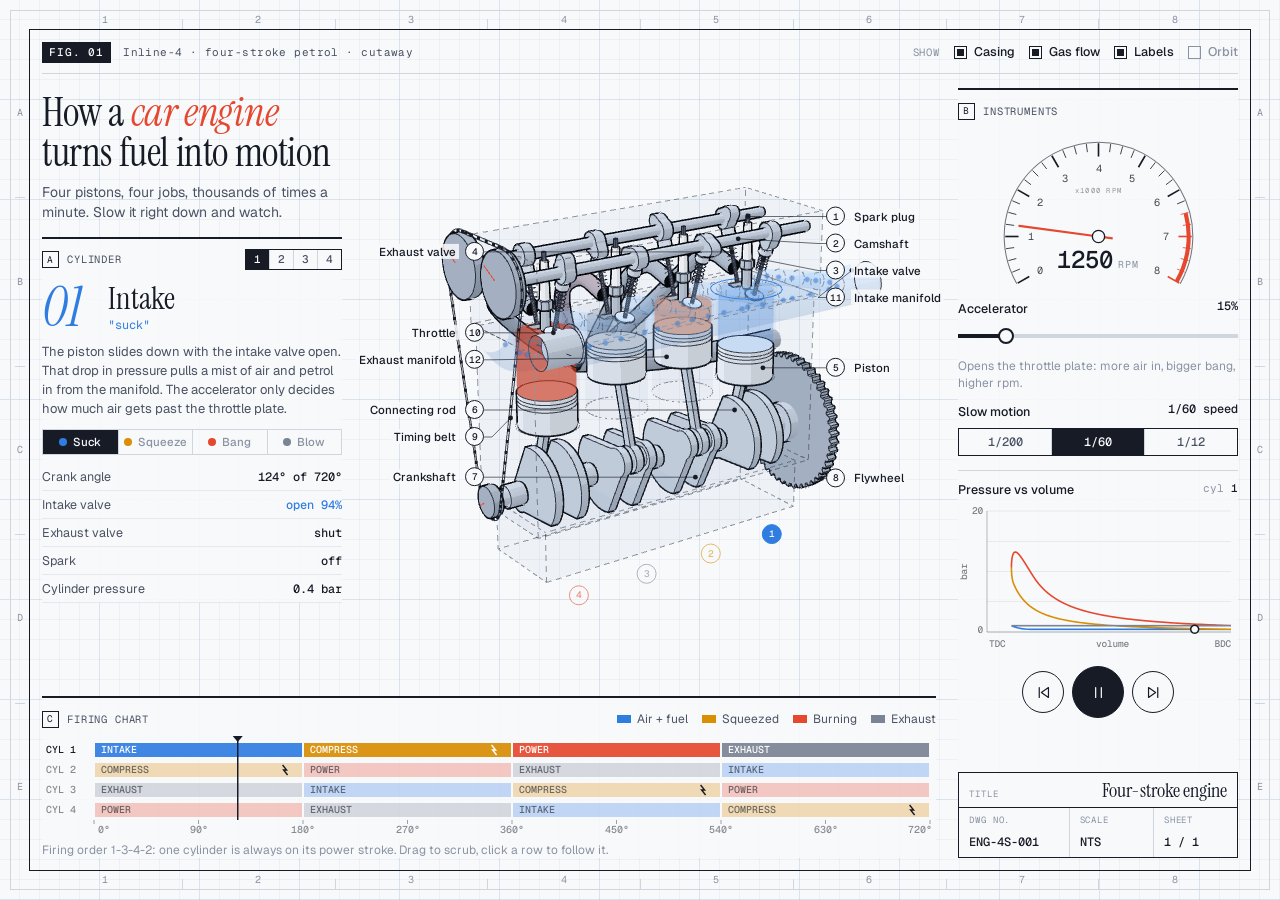
==== skills/inkworks/kit/index.html @ 8769b7d4 "Rename to Inkworks (1.1.0) The skill is now inkworks and the repo Moh4696/inkworks-skill. Manifests," ====
<!doctype html>
<html lang="en">
<head>
<meta charset="utf-8">
<meta name="viewport" content="width=device-width, initial-scale=1">
<title>Inkworks</title>
<meta name="description" content="An interactive 3D drafting sheet: a mechanism you can slow down, step, scrub and orbit.">
<link rel="preconnect" href="https://fonts.googleapis.com">
<link rel="preconnect" href="https://fonts.gstatic.com" crossorigin>
<link href="https://fonts.googleapis.com/css2?family=Geist:wght@400;500;600&family=Geist+Mono:wght@400;500&family=Instrument+Serif:ital@0;1&display=swap" rel="stylesheet">
<link rel="stylesheet" href="css/sheet.css">
<script type="importmap">
{ "imports": { "three": "./vendor/three/three.module.js", "three/addons/": "./vendor/three/addons/" } }
</script>
</head>
<!-- data-mechanism: a file in js/mechanisms/ (override with ?m=). data-layout: sheet | figure (override with ?layout=). -->
<body data-mechanism="engine">
  <noscript><p class="nojs">This drawing needs JavaScript to run the 3D model.</p></noscript>
  <script type="module" src="js/main.js"></script>
</body>
</html>
---- skills/inkworks/kit/css/sheet.css ----
:root {
  --paper: #f8f9fb;
  --ink: #161b26;
  --ink-2: #4a5263;
  --ink-3: #8a93a3;
  --rule: #cfd6e0;
  --rule-soft: #e4e9f0;
  --grid: rgba(70, 110, 160, .06);
  --grid-major: rgba(70, 110, 160, .11);
  --in: #2f7de1;
  --co: #d98e04;
  --pw: #e5482f;
  --ex: #7b8494;
  --sheet-pad: 30px;
  --sans: "Geist", "Helvetica Neue", system-ui, sans-serif;
  --mono: "Geist Mono", ui-monospace, Menlo, monospace;
  --serif: "Instrument Serif", "Iowan Old Style", Georgia, serif;
}

* { box-sizing: border-box; }
html, body { margin: 0; height: 100%; }
body {
  background-color: var(--paper);
  background-image:
    linear-gradient(var(--grid-major) 1px, transparent 1px),
    linear-gradient(90deg, var(--grid-major) 1px, transparent 1px),
    linear-gradient(var(--grid) 1px, transparent 1px),
    linear-gradient(90deg, var(--grid) 1px, transparent 1px);
  background-size: 100px 100px, 100px 100px, 20px 20px, 20px 20px;
  background-position: -1px -1px;
  color: var(--ink);
  font-family: var(--sans);
  overflow: hidden;
  -webkit-font-smoothing: antialiased;
}
button { font: inherit; color: inherit; }

/* ---------- drawing sheet border ---------- */
.sheet { position: fixed; inset: 10px; pointer-events: none; z-index: 1; border: 1px solid var(--rule); }
.sheet::after { content: ""; position: absolute; inset: 18px; border: 1.5px solid var(--ink); }
.zones { position: absolute; display: flex; font: 400 10px/1 var(--mono); color: var(--ink-3); }
.zones span { flex: 1; text-align: center; position: relative; }
.zones-top, .zones-bottom { left: 18px; right: 18px; height: 18px; align-items: center; }
.zones-top { top: 0; } .zones-bottom { bottom: 0; }
.zones-top span + span::before, .zones-bottom span + span::before {
  content: ""; position: absolute; left: 0; top: 4px; height: 10px; border-left: 1px solid var(--rule);
}
.zones-left, .zones-right { top: 18px; bottom: 18px; width: 18px; flex-direction: column; }
.zones-left span, .zones-right span { display: flex; align-items: center; justify-content: center; }
.zones-left { left: 0; } .zones-right { right: 0; }
.zones-left span + span::before, .zones-right span + span::before {
  content: ""; position: absolute; top: 0; left: 4px; width: 10px; border-top: 1px solid var(--rule);
}

/* ---------- 3D stage ---------- */
.stage { position: fixed; inset: 0; z-index: 0; }
#gl { width: 100%; height: 100%; display: block; cursor: grab; touch-action: none; }
#gl:active { cursor: grabbing; }
.leaders { position: absolute; inset: 0; width: 100%; height: 100%; pointer-events: none; overflow: visible; }
.callouts { position: absolute; inset: 0; pointer-events: none; }
.callout {
  position: absolute; left: 0; top: 0; white-space: nowrap;
  font: 500 11.5px/1 var(--sans); color: var(--ink);
  display: flex; align-items: center; gap: 6px; transition: opacity .25s;
}
.callout .bn {
  width: 19px; height: 19px; border-radius: 50%; border: 1.2px solid var(--ink);
  display: grid; place-items: center; font: 500 9.5px/1 var(--mono); background: var(--paper);
}
.callout .nm { background: rgba(248, 249, 251, .85); padding: 2px 3px; }
.callout.left { flex-direction: row-reverse; }
.stage.no-callouts .callouts, .stage.no-callouts .leaders { opacity: 0; }
.cyltag { pointer-events: auto; cursor: pointer; }
.cyltag .bn { width: 20px; height: 20px; border-width: 1.5px; opacity: .6; }
.cyltag.focus .bn { opacity: 1; color: var(--paper) !important; background: var(--tagc, var(--ink)); }

/* ---------- layout ---------- */
.layout {
  position: fixed; inset: calc(var(--sheet-pad) + 12px);
  display: grid; z-index: 2; pointer-events: none;
  grid-template-columns: 300px 1fr 280px;
  grid-template-rows: auto auto 1fr auto;
  gap: 14px 22px;
}
.layout > * { pointer-events: auto; }

.topbar {
  grid-column: 1 / 4; grid-row: 1;
  display: flex; align-items: center; justify-content: space-between; gap: 16px;
  padding-bottom: 10px; border-bottom: 1px solid var(--rule);
}
.fig-tag { display: flex; align-items: baseline; gap: 12px; font: 400 11px/1 var(--mono); color: var(--ink-2); letter-spacing: .04em; }
.fig-tag b { font: 500 11px/1 var(--mono); color: var(--paper); background: var(--ink); padding: 5px 7px; letter-spacing: .08em; text-transform: uppercase; }
.lbl { font: 400 10.5px/1 var(--mono); letter-spacing: .08em; text-transform: uppercase; color: var(--ink-3); }
.toggles { display: flex; gap: 14px; align-items: center; flex-wrap: wrap; justify-content: flex-end; }
.tog {
  background: none; border: 0; padding: 4px 0; cursor: pointer; display: flex; align-items: center; gap: 7px;
  font: 500 12.5px/1 var(--sans); color: var(--ink-3);
}
.tog::before { content: ""; width: 11px; height: 11px; border: 1.3px solid currentColor; }
.tog.on { color: var(--ink); }
.tog.on::before { background: var(--ink); box-shadow: inset 0 0 0 2px var(--paper); }
.tog:focus-visible, .seg button:focus-visible, .tbtn:focus-visible, .phase-list li:focus-visible {
  outline: 2px solid var(--in); outline-offset: 2px;
}

.masthead { grid-column: 1; grid-row: 2; pointer-events: none; }
h1 { font: 400 40px/1 var(--serif); letter-spacing: -.01em; margin: 4px 0 10px; text-wrap: balance; }
h1 em { font-style: italic; color: var(--pw); }
.lede { margin: 0; font-size: 14px; line-height: 1.45; color: var(--ink-2); }

/* ---------- blocks: datasheet sections, heavy top rule, no box ---------- */
.block { position: relative; background: rgba(248, 249, 251, .9); border-top: 2px solid var(--ink); padding-top: 10px; }
.block-head {
  font: 400 10.5px/1 var(--mono); letter-spacing: .08em; text-transform: uppercase; color: var(--ink-2);
  display: flex; align-items: center; gap: 8px; margin-bottom: 12px; min-height: 22px;
}
.ph-n {
  width: 17px; height: 17px; border: 1px solid var(--ink); display: grid; place-items: center;
  font-size: 9.5px; color: var(--ink);
}

/* stroke block */
.phase-panel { grid-column: 1; grid-row: 3; align-self: start; overflow: auto; max-height: 100%; }
.phase-now { display: flex; align-items: center; gap: 14px; }
.phase-num { font: italic 400 56px/.8 var(--serif); color: var(--accent, var(--in)); min-width: 52px; transition: color .3s; }
.phase-name { font: 400 31px/1 var(--serif); }
.phase-nick { font: 400 12px/1.3 var(--mono); color: var(--accent, var(--in)); margin-top: 4px; transition: color .3s; }
.phase-text { font-size: 13px; line-height: 1.45; color: var(--ink-2); margin: 10px 0; min-height: 76px; }
.phase-list { list-style: none; padding: 0; margin: 0 0 8px; display: grid; border: 1px solid var(--rule); }
.phase-list li {
  font: 500 11.5px/1 var(--sans); color: var(--ink-3); padding: 6px 4px; cursor: pointer;
  display: flex; align-items: center; justify-content: center; gap: 6px; transition: color .2s, background .2s;
}
.phase-list li + li { border-left: 1px solid var(--rule); }
.phase-list li:hover { color: var(--ink); }
.phase-list li i { width: 8px; height: 8px; border-radius: 50%; display: inline-block; }
.phase-list li.on { color: var(--paper); background: var(--ink); }

.readout { margin: 0; }
.readout div { display: flex; justify-content: space-between; align-items: baseline; border-bottom: 1px solid var(--rule-soft); padding: 5px 0; }
.readout dt { font-size: 12.5px; color: var(--ink-2); }
.readout dd { margin: 0; font: 500 12px/1 var(--mono); font-variant-numeric: tabular-nums; }
.readout dd.on { color: var(--in); }
.readout dd.hot { color: var(--pw); }

.seg { display: flex; border: 1px solid var(--ink); }
.seg button { background: transparent; border: 0; padding: 7px 11px; cursor: pointer; font: 500 12px/1 var(--mono); color: var(--ink-2); }
.seg button + button { border-left: 1px solid var(--rule); }
.seg button.on { background: var(--ink); color: var(--paper); }
.seg-mini { margin-left: auto; }
.seg-mini button { padding: 4px 8px; font-size: 11px; }
.seg-wide { width: 100%; }
.seg-wide button { flex: 1; }

/* instruments */
.instr-panel { grid-column: 3; grid-row: 2 / 5; display: flex; flex-direction: column; overflow: auto; min-height: 0; }
.gauge-wrap { position: relative; margin: 0 auto; width: 100%; max-width: 205px; }
.gauge { width: 100%; display: block; overflow: visible; }
.gauge-read { position: absolute; left: 0; right: 0; top: 74%; text-align: center; }
.gauge-read b { font: 500 24px/1 var(--mono); font-variant-numeric: tabular-nums; }
.gauge-read span { font: 400 10px/1 var(--mono); color: var(--ink-3); margin-left: 5px; text-transform: uppercase; letter-spacing: .08em; }
.ctrl { margin-top: 12px; }
.ctrl-row { display: flex; justify-content: space-between; margin-bottom: 8px; }
.ctrl-row label { font-size: 12.5px; font-weight: 500; }
.ctrl-row span { font: 500 12px/1 var(--mono); font-variant-numeric: tabular-nums; }
.hint { margin: 6px 0 0; font-size: 12px; line-height: 1.4; color: var(--ink-3); }

input[type=range] { -webkit-appearance: none; appearance: none; width: 100%; height: 22px; background: transparent; margin: 0; cursor: pointer; }
input[type=range]::-webkit-slider-runnable-track {
  height: 4px; background: linear-gradient(90deg, var(--ink) 0 var(--fill, 15%), var(--rule) var(--fill, 15%));
}
input[type=range]::-moz-range-track { height: 4px; background: var(--rule); }
input[type=range]::-moz-range-progress { height: 4px; background: var(--ink); }
input[type=range]::-webkit-slider-thumb {
  -webkit-appearance: none; width: 16px; height: 16px; margin-top: -6px; border-radius: 50%;
  background: var(--paper); border: 2px solid var(--ink);
}
input[type=range]::-moz-range-thumb { width: 13px; height: 13px; border-radius: 50%; background: var(--paper); border: 2px solid var(--ink); }
input[type=range]:focus-visible { outline: 2px solid var(--in); outline-offset: 3px; }

.plot-box { margin-top: 14px; border-top: 1px solid var(--rule); padding-top: 10px; }
.plot-head { display: flex; justify-content: space-between; font-size: 12.5px; font-weight: 500; margin-bottom: 6px; }
.plot-sub { font: 400 11px/1.4 var(--mono); color: var(--ink-3); }
.plot-sub b { color: var(--ink); font-weight: 500; }
#plot { width: 100%; height: auto; display: block; aspect-ratio: 560 / 300; }

.transport { display: flex; justify-content: center; align-items: center; gap: 8px; margin: 12px 0 14px; }
.tbtn {
  width: 42px; height: 42px; background: transparent; border: 1px solid var(--ink); border-radius: 50%;
  cursor: pointer; display: grid; place-items: center;
}
.tbtn:hover { background: rgba(22, 27, 38, .06); }
.tbtn svg { width: 17px; height: 17px; fill: none; stroke: var(--ink); stroke-width: 1.7; stroke-linejoin: round; stroke-linecap: round; }
.tbtn.play { width: 52px; height: 52px; background: var(--ink); }
.tbtn.play svg { stroke: var(--paper); fill: var(--paper); }
.tbtn.play .i-play { display: none; }
.tbtn.play.paused .i-play { display: block; }
.tbtn.play.paused .i-pause { display: none; }

/* chart block */
.chart-panel { grid-column: 1 / 3; grid-row: 4; min-width: 0; }
.chart-panel .block-head { margin-bottom: 6px; }
.key { list-style: none; margin: 0 0 0 auto; padding: 0; display: flex; gap: 14px; text-transform: none; letter-spacing: 0; }
.key li { font: 400 12px/1 var(--sans); color: var(--ink-2); display: flex; align-items: center; gap: 6px; }
.key i { width: 14px; height: 8px; display: inline-block; }
#chart { width: 100%; height: calc(20px + var(--rows, 4) * 20px); display: block; cursor: ew-resize; touch-action: none; }
.chart-note { margin: 6px 0 0; font-size: 12px; color: var(--ink-3); }

/* title block */
.title-block {
  margin-top: auto; flex: none;
  border: 1.5px solid var(--ink); background: var(--paper); font-family: var(--mono);
}
.title-block span { display: block; font-size: 9px; letter-spacing: .1em; text-transform: uppercase; color: var(--ink-3); margin-bottom: 4px; }
.title-block b { font-weight: 500; font-size: 12px; }
.tb-main { padding: 7px 10px; border-bottom: 1px solid var(--ink); display: flex; align-items: baseline; justify-content: space-between; }
.tb-main span { margin: 0; }
.tb-main b { font: 400 20px/1 var(--serif); }
.tb-grid { display: grid; grid-template-columns: 1.3fr 1fr 1fr; }
.tb-grid div { padding: 6px 10px; }
.tb-grid div + div { border-left: 1px solid var(--rule); }

.nojs { position: fixed; inset: 40% 0 auto; text-align: center; z-index: 5; font-family: var(--mono); }

/* ---------- short screens ---------- */
@media (max-height: 820px) and (min-width: 961px) {
  :root { --sheet-pad: 24px; }
  .layout { gap: 10px 18px; }
  h1 { font-size: 36px; margin-bottom: 6px; }
  .lede { font-size: 13px; }
  .block-head { margin-bottom: 8px; }
  .phase-num { font-size: 50px; min-width: 46px; }
  .phase-name { font-size: 28px; }
  .phase-text { min-height: 0; font-size: 12.5px; line-height: 1.42; margin: 8px 0; }
  .phase-list { margin-bottom: 6px; }
  .readout div { padding: 4px 0; }
  .hint, .chart-note { display: none; }
  .gauge-wrap { max-width: 170px; }
  .ctrl { margin-top: 6px; }
  .plot-box { margin-top: 8px; padding-top: 8px; }
  #plot { aspect-ratio: 560 / 240; }
  .transport { margin-top: 8px; }
  #chart { height: calc(16px + var(--rows, 4) * 20px); }
  .tb-main b { font-size: 17px; }
  .tb-grid div { padding: 4px 10px; }
}
@media (max-height: 740px) and (min-width: 961px) {
  .lede { display: none; }
  .readout div:nth-child(5) { display: none; }
}

/* ---------- phones / narrow ---------- */
@media (max-width: 960px) {
  body { overflow: auto; background-attachment: fixed; }
  .sheet { display: none; }
  .stage {
    position: sticky; top: 0; height: 52vh; z-index: 3;
    background: var(--paper); border-bottom: 1px solid var(--ink);
  }
  .layout {
    position: relative; inset: auto; padding: 16px;
    grid-template-columns: 1fr; grid-template-rows: none; gap: 20px; z-index: 2;
  }
  .topbar, .masthead, .phase-panel, .instr-panel, .chart-panel { grid-column: 1; grid-row: auto; max-height: none; }
  .topbar { flex-direction: column; align-items: flex-start; }
  .toggles { justify-content: flex-start; }
  .fig-tag span { display: none; }
  .key { flex-wrap: wrap; gap: 8px 12px; }
  .chart-panel .block-head { flex-wrap: wrap; }
  h1 { font-size: 38px; }
  .phase-text { min-height: 0; }
  .callout { font-size: 10.5px; }
  .callout .bn { width: 17px; height: 17px; font-size: 9px; }
}

/* ---------- action buttons (mechanism extras, e.g. "Let air out") ---------- */
.acts { display: flex; gap: 8px; flex-wrap: wrap; }
.transport .acts { margin-left: 6px; }
.act {
  background: transparent; border: 1px solid var(--ink); padding: 6px 10px; cursor: pointer;
  font: 500 12px/1 var(--mono); color: var(--ink);
}
.act:hover { background: rgba(22, 27, 38, .06); }
.act:focus-visible, .itag:focus-visible { outline: 2px solid var(--in); outline-offset: 2px; }

/* =====================================================================
   FIGURE layout: the model alone on a card, labels both sides,
   instance tags above, status line, a slim control strip.
   ===================================================================== */
body[data-layout="figure"] { background: #e7ebf1; overflow: hidden; }
body[data-layout="figure"] .card {
  position: fixed; inset: 16px; z-index: 0; border-radius: 18px;
  background-color: var(--paper);
  background-image:
    linear-gradient(var(--grid-major) 1px, transparent 1px),
    linear-gradient(90deg, var(--grid-major) 1px, transparent 1px),
    linear-gradient(var(--grid) 1px, transparent 1px),
    linear-gradient(90deg, var(--grid) 1px, transparent 1px);
  background-size: 100px 100px, 100px 100px, 20px 20px, 20px 20px;
  border: 1px solid var(--rule); box-shadow: 0 1px 2px rgba(22, 27, 38, .06), 0 12px 32px -18px rgba(22, 27, 38, .25);
}
body[data-layout="figure"] .stage { position: fixed; inset: 0; height: auto; z-index: 1; background: none; border: 0; }
.fig {
  position: fixed; inset: 16px; z-index: 2; pointer-events: none;
  padding: 20px 26px 18px; display: flex; flex-direction: column; justify-content: space-between;
}
.fig > * > * { pointer-events: auto; }
.fig-head { display: flex; justify-content: space-between; align-items: flex-start; gap: 24px; }
.status { font: 400 11.5px/1.5 var(--mono); color: var(--ink-2); }
.status b { font-weight: 500; color: var(--ink); }
.chip {
  display: inline-flex; align-items: baseline; gap: 6px; margin-top: 8px; padding: 4px 8px;
  border: 1px solid var(--ink); background: var(--paper); font: 400 11px/1.2 var(--mono); color: var(--ink-2);
}
.chip b { font-weight: 500; color: var(--accent, var(--ink)); }
.fig-title { text-align: right; }
.fig-title h1 { font-size: 27px; margin: 0 0 8px; }
.fig-foot { display: flex; align-items: center; gap: 18px; flex-wrap: wrap; }
.fig-foot .transport { margin: 0; gap: 6px; }
.fig-foot .tbtn { width: 34px; height: 34px; }
.fig-foot .tbtn.play { width: 42px; height: 42px; }
.fig-foot .tbtn svg { width: 14px; height: 14px; }
.fig-foot .seg button { padding: 6px 9px; font-size: 11.5px; }
.fig-foot .acts { margin: 0; }
.fig-foot .seg-mini { margin-left: 0; }
.ctrl-inline { display: flex; align-items: center; gap: 10px; margin: 0; }
.ctrl-inline label { font-size: 12.5px; font-weight: 500; }
.ctrl-inline input { width: 150px; }
.ctrl-inline span { font: 500 12px/1 var(--mono); font-variant-numeric: tabular-nums; min-width: 40px; }
.orbit-hint { margin-left: auto; font: 400 11px/1 var(--mono); color: var(--ink-3); letter-spacing: .04em; }
.itag {
  position: absolute; left: 0; top: 0; white-space: nowrap; cursor: pointer;
  font: 500 11px/1 var(--mono); color: var(--ink); background: var(--paper);
  border: 1px solid var(--ink); padding: 4px 7px; transition: background .2s, color .2s;
}
.itag.focus { background: var(--tagc, var(--ink)); border-color: var(--tagc, var(--ink)); color: #fff; }
.stage.no-callouts .itag { opacity: 1; }

@media (max-width: 760px) {
  body[data-layout="figure"] .card, .fig { inset: 8px; }
  .fig { padding: 12px 12px 10px; }
  .fig-head { flex-direction: column-reverse; gap: 8px; }
  .fig-title { text-align: left; }
  .fig-title h1 { font-size: 21px; margin-bottom: 4px; }
  body[data-layout="figure"] .toggles { justify-content: flex-start; gap: 10px; }
  .fig-foot { gap: 8px 10px; }
  .ctrl-inline input { width: 110px; }
  .orbit-hint { display: none; }
}
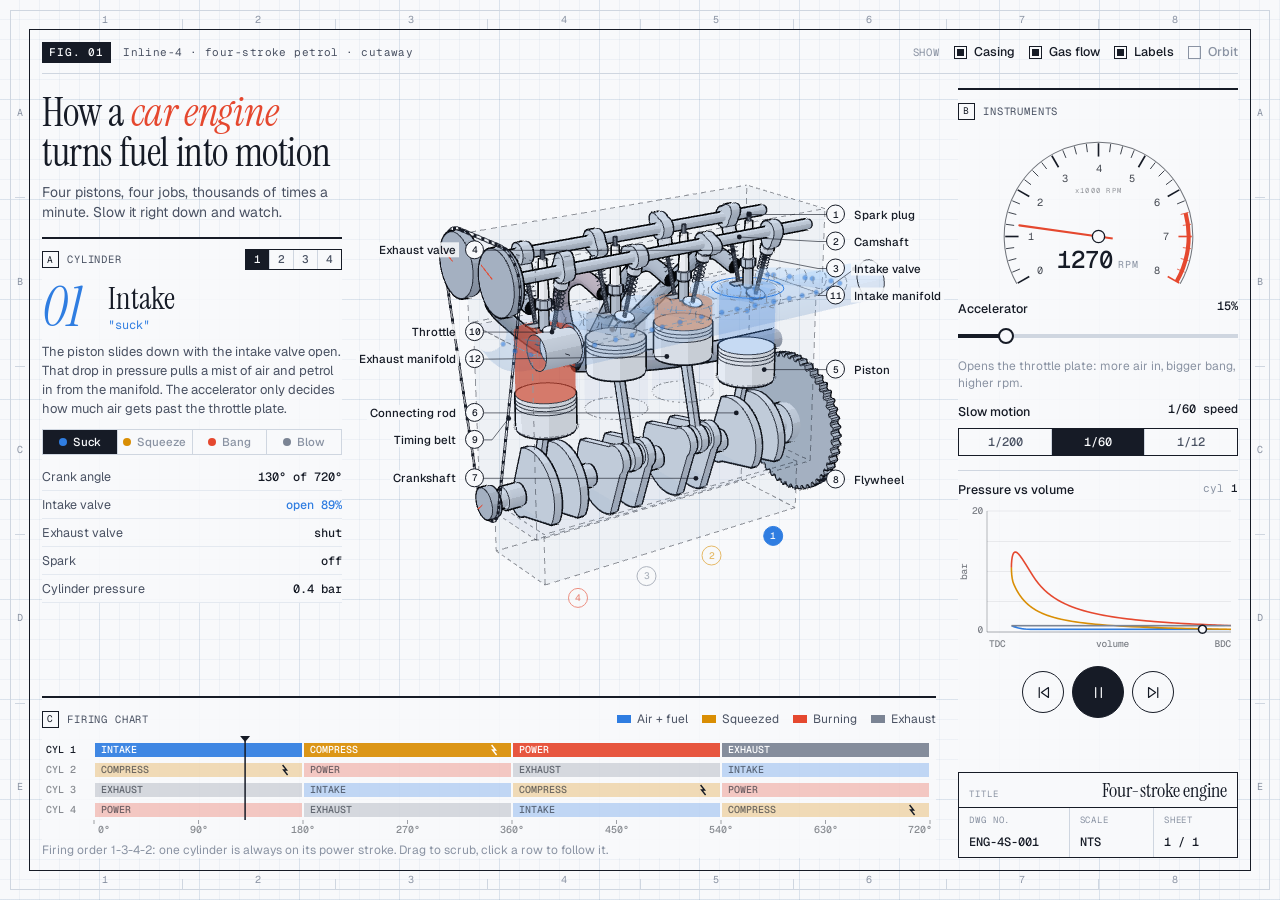
==== commit 864d8edf: "Add themes (drafting, blueprint, patent, creo) and regen example - kit/js/theme.js: one object per t" ====
--- a/skills/inkworks/kit/index.html
+++ b/skills/inkworks/kit/index.html
@@ -7,13 +7,13 @@
 <meta name="description" content="An interactive 3D drafting sheet: a mechanism you can slow down, step, scrub and orbit.">
 <link rel="preconnect" href="https://fonts.googleapis.com">
 <link rel="preconnect" href="https://fonts.gstatic.com" crossorigin>
-<link href="https://fonts.googleapis.com/css2?family=Geist:wght@400;500;600&family=Geist+Mono:wght@400;500&family=Instrument+Serif:ital@0;1&display=swap" rel="stylesheet">
 <link rel="stylesheet" href="css/sheet.css">
 <script type="importmap">
 { "imports": { "three": "./vendor/three/three.module.js", "three/addons/": "./vendor/three/addons/" } }
 </script>
 </head>
-<!-- data-mechanism: a file in js/mechanisms/ (override with ?m=). data-layout: sheet | figure (override with ?layout=). -->
+<!-- data-mechanism: a file in js/mechanisms/ (override with ?m=). data-layout: sheet | figure (override with ?layout=).
+     data-theme: drafting | blueprint | patent | creo, see js/theme.js (override with ?theme=). Fonts load from the theme. -->
 <body data-mechanism="engine">
   <noscript><p class="nojs">This drawing needs JavaScript to run the 3D model.</p></noscript>
   <script type="module" src="js/main.js"></script>
--- a/skills/inkworks/kit/css/sheet.css
+++ b/skills/inkworks/kit/css/sheet.css
@@ -1,4 +1,6 @@
+/* Defaults only: js/theme.js overwrites these on :root for the active theme. */
 :root {
+  --desk: #e7ebf1;
   --paper: #f8f9fb;
   --ink: #161b26;
   --ink-2: #4a5263;
@@ -67,7 +69,7 @@
   width: 19px; height: 19px; border-radius: 50%; border: 1.2px solid var(--ink);
   display: grid; place-items: center; font: 500 9.5px/1 var(--mono); background: var(--paper);
 }
-.callout .nm { background: rgba(248, 249, 251, .85); padding: 2px 3px; }
+.callout .nm { background: color-mix(in srgb, var(--paper) 85%, transparent); padding: 2px 3px; }
 .callout.left { flex-direction: row-reverse; }
 .stage.no-callouts .callouts, .stage.no-callouts .leaders { opacity: 0; }
 .cyltag { pointer-events: auto; cursor: pointer; }
@@ -110,7 +112,7 @@
 .lede { margin: 0; font-size: 14px; line-height: 1.45; color: var(--ink-2); }
 
 /* ---------- blocks: datasheet sections, heavy top rule, no box ---------- */
-.block { position: relative; background: rgba(248, 249, 251, .9); border-top: 2px solid var(--ink); padding-top: 10px; }
+.block { position: relative; background: color-mix(in srgb, var(--paper) 90%, transparent); border-top: 2px solid var(--ink); padding-top: 10px; }
 .block-head {
   font: 400 10.5px/1 var(--mono); letter-spacing: .08em; text-transform: uppercase; color: var(--ink-2);
   display: flex; align-items: center; gap: 8px; margin-bottom: 12px; min-height: 22px;
@@ -127,12 +129,12 @@
 .phase-name { font: 400 31px/1 var(--serif); }
 .phase-nick { font: 400 12px/1.3 var(--mono); color: var(--accent, var(--in)); margin-top: 4px; transition: color .3s; }
 .phase-text { font-size: 13px; line-height: 1.45; color: var(--ink-2); margin: 10px 0; min-height: 76px; }
-.phase-list { list-style: none; padding: 0; margin: 0 0 8px; display: grid; border: 1px solid var(--rule); }
+.phase-list { list-style: none; padding: 0; margin: 0 0 8px; display: grid; gap: 1px; background: var(--rule); border: 1px solid var(--rule); }
 .phase-list li {
   font: 500 11.5px/1 var(--sans); color: var(--ink-3); padding: 6px 4px; cursor: pointer;
   display: flex; align-items: center; justify-content: center; gap: 6px; transition: color .2s, background .2s;
-}
-.phase-list li + li { border-left: 1px solid var(--rule); }
+  background: var(--paper);
+}
 .phase-list li:hover { color: var(--ink); }
 .phase-list li i { width: 8px; height: 8px; border-radius: 50%; display: inline-block; }
 .phase-list li.on { color: var(--paper); background: var(--ink); }
@@ -190,7 +192,7 @@
   width: 42px; height: 42px; background: transparent; border: 1px solid var(--ink); border-radius: 50%;
   cursor: pointer; display: grid; place-items: center;
 }
-.tbtn:hover { background: rgba(22, 27, 38, .06); }
+.tbtn:hover { background: color-mix(in srgb, var(--ink) 6%, transparent); }
 .tbtn svg { width: 17px; height: 17px; fill: none; stroke: var(--ink); stroke-width: 1.7; stroke-linejoin: round; stroke-linecap: round; }
 .tbtn.play { width: 52px; height: 52px; background: var(--ink); }
 .tbtn.play svg { stroke: var(--paper); fill: var(--paper); }
@@ -281,14 +283,14 @@
   background: transparent; border: 1px solid var(--ink); padding: 6px 10px; cursor: pointer;
   font: 500 12px/1 var(--mono); color: var(--ink);
 }
-.act:hover { background: rgba(22, 27, 38, .06); }
+.act:hover { background: color-mix(in srgb, var(--ink) 6%, transparent); }
 .act:focus-visible, .itag:focus-visible { outline: 2px solid var(--in); outline-offset: 2px; }
 
 /* =====================================================================
    FIGURE layout: the model alone on a card, labels both sides,
    instance tags above, status line, a slim control strip.
    ===================================================================== */
-body[data-layout="figure"] { background: #e7ebf1; overflow: hidden; }
+body[data-layout="figure"] { background: var(--desk); overflow: hidden; }
 body[data-layout="figure"] .card {
   position: fixed; inset: 16px; z-index: 0; border-radius: 18px;
   background-color: var(--paper);
@@ -298,7 +300,7 @@
     linear-gradient(var(--grid) 1px, transparent 1px),
     linear-gradient(90deg, var(--grid) 1px, transparent 1px);
   background-size: 100px 100px, 100px 100px, 20px 20px, 20px 20px;
-  border: 1px solid var(--rule); box-shadow: 0 1px 2px rgba(22, 27, 38, .06), 0 12px 32px -18px rgba(22, 27, 38, .25);
+  border: 1px solid var(--rule); box-shadow: 0 1px 2px color-mix(in srgb, var(--ink) 6%, transparent), 0 12px 32px -18px color-mix(in srgb, var(--ink) 25%, transparent);
 }
 body[data-layout="figure"] .stage { position: fixed; inset: 0; height: auto; z-index: 1; background: none; border: 0; }
 .fig {
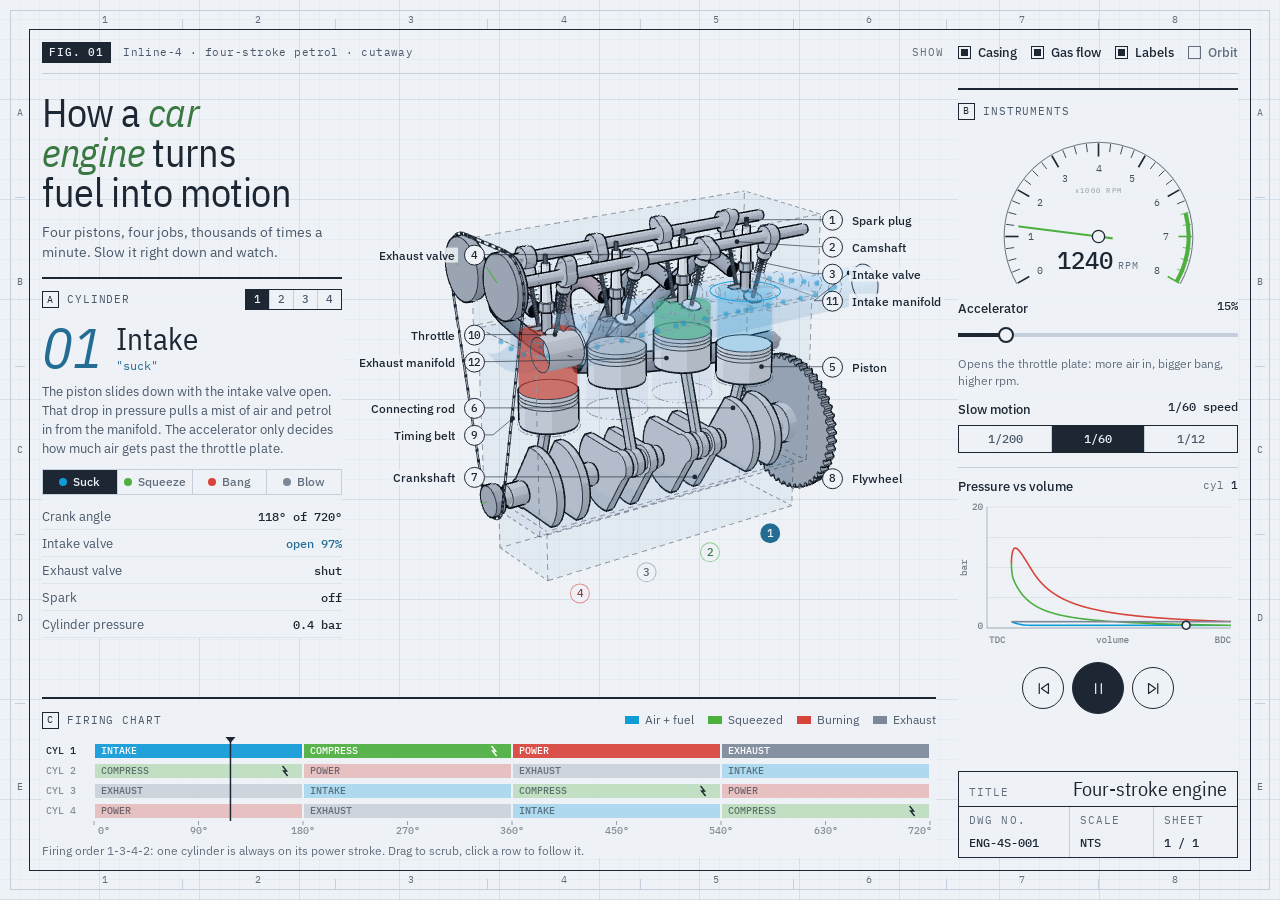
==== commit d2dc0d2a: "feat(counter-087837): add EMJAC Refrigerated Counter hierarchical GLB, Recipe v2.1 DNA & skill docs" ====
--- a/skills/inkworks/kit/index.html
+++ b/skills/inkworks/kit/index.html
@@ -3,8 +3,8 @@
 <head>
 <meta charset="utf-8">
 <meta name="viewport" content="width=device-width, initial-scale=1">
-<title>Inkworks</title>
-<meta name="description" content="An interactive 3D drafting sheet: a mechanism you can slow down, step, scrub and orbit.">
+<title>Inkworks — 3D Engineering Intent Workbench</title>
+<meta name="description" content="Interactive 3D CAD engineering workbench with hierarchical assembly tree, exploded views, standards-badged drafting callouts, and live YAML/JSON product DNA.">
 <link rel="preconnect" href="https://fonts.googleapis.com">
 <link rel="preconnect" href="https://fonts.gstatic.com" crossorigin>
 <link rel="stylesheet" href="css/sheet.css">
@@ -12,10 +12,11 @@
 { "imports": { "three": "./vendor/three/three.module.js", "three/addons/": "./vendor/three/addons/" } }
 </script>
 </head>
-<!-- data-mechanism: a file in js/mechanisms/ (override with ?m=). data-layout: sheet | figure (override with ?layout=).
-     data-theme: drafting | blueprint | patent | creo, see js/theme.js (override with ?theme=). Fonts load from the theme. -->
-<body data-mechanism="engine">
-  <noscript><p class="nojs">This drawing needs JavaScript to run the 3D model.</p></noscript>
+<!-- data-assembly: a file in js/assemblies/ (override with ?a= or ?m=).
+     data-layout: sheet | figure (override with ?layout=).
+     data-theme: creo | drafting | blueprint | patent | project (override with ?theme=). -->
+<body data-assembly="counter_087837" data-theme="creo" data-layout="sheet">
+  <noscript><p class="nojs">This engineering workbench requires JavaScript to render the 3D assembly.</p></noscript>
   <script type="module" src="js/main.js"></script>
 </body>
 </html>
--- a/skills/inkworks/kit/css/sheet.css
+++ b/skills/inkworks/kit/css/sheet.css
@@ -4,7 +4,7 @@
   --paper: #f8f9fb;
   --ink: #161b26;
   --ink-2: #4a5263;
-  --ink-3: #8a93a3;
+  --ink-3: #687082;
   --rule: #cfd6e0;
   --rule-soft: #e4e9f0;
   --grid: rgba(70, 110, 160, .06);
@@ -66,15 +66,19 @@
   display: flex; align-items: center; gap: 6px; transition: opacity .25s;
 }
 .callout .bn {
-  width: 19px; height: 19px; border-radius: 50%; border: 1.2px solid var(--ink);
-  display: grid; place-items: center; font: 500 9.5px/1 var(--mono); background: var(--paper);
+  width: 21px; height: 21px; border-radius: 50%; border: 1.2px solid var(--ink);
+  display: grid; place-items: center; font: 500 11px/1 var(--mono); letter-spacing: -.04em; background: var(--paper);
 }
 .callout .nm { background: color-mix(in srgb, var(--paper) 85%, transparent); padding: 2px 3px; }
 .callout.left { flex-direction: row-reverse; }
 .stage.no-callouts .callouts, .stage.no-callouts .leaders { opacity: 0; }
 .cyltag { pointer-events: auto; cursor: pointer; }
-.cyltag .bn { width: 20px; height: 20px; border-width: 1.5px; opacity: .6; }
-.cyltag.focus .bn { opacity: 1; color: var(--paper) !important; background: var(--tagc, var(--ink)); }
+.cyltag .bn {
+  width: 20px; height: 20px; border-width: 1.5px;
+  border-color: color-mix(in srgb, var(--tagc, var(--ink)) 55%, transparent);
+  color: color-mix(in oklab, var(--tagc, var(--ink)) 62%, var(--ink));
+}
+.cyltag.focus .bn { color: var(--paper); background: color-mix(in oklab, var(--tagc, var(--ink)) 62%, var(--ink)); border-color: transparent; }
 
 /* ---------- layout ---------- */
 .layout {
@@ -93,7 +97,7 @@
 }
 .fig-tag { display: flex; align-items: baseline; gap: 12px; font: 400 11px/1 var(--mono); color: var(--ink-2); letter-spacing: .04em; }
 .fig-tag b { font: 500 11px/1 var(--mono); color: var(--paper); background: var(--ink); padding: 5px 7px; letter-spacing: .08em; text-transform: uppercase; }
-.lbl { font: 400 10.5px/1 var(--mono); letter-spacing: .08em; text-transform: uppercase; color: var(--ink-3); }
+.lbl { font: 400 11px/1 var(--mono); letter-spacing: .08em; text-transform: uppercase; color: var(--ink-3); }
 .toggles { display: flex; gap: 14px; align-items: center; flex-wrap: wrap; justify-content: flex-end; }
 .tog {
   background: none; border: 0; padding: 4px 0; cursor: pointer; display: flex; align-items: center; gap: 7px;
@@ -108,13 +112,14 @@
 
 .masthead { grid-column: 1; grid-row: 2; pointer-events: none; }
 h1 { font: 400 40px/1 var(--serif); letter-spacing: -.01em; margin: 4px 0 10px; text-wrap: balance; }
-h1 em { font-style: italic; color: var(--pw); }
+/* phase hues and the accent are fill colours; as text they are pulled toward the ink so they clear 4.5:1 on any theme */
+h1 em { font-style: italic; color: color-mix(in oklab, var(--pw) 62%, var(--ink)); }
 .lede { margin: 0; font-size: 14px; line-height: 1.45; color: var(--ink-2); }
 
 /* ---------- blocks: datasheet sections, heavy top rule, no box ---------- */
 .block { position: relative; background: color-mix(in srgb, var(--paper) 90%, transparent); border-top: 2px solid var(--ink); padding-top: 10px; }
 .block-head {
-  font: 400 10.5px/1 var(--mono); letter-spacing: .08em; text-transform: uppercase; color: var(--ink-2);
+  font: 400 11px/1 var(--mono); letter-spacing: .08em; text-transform: uppercase; color: var(--ink-2);
   display: flex; align-items: center; gap: 8px; margin-bottom: 12px; min-height: 22px;
 }
 .ph-n {
@@ -125,9 +130,9 @@
 /* stroke block */
 .phase-panel { grid-column: 1; grid-row: 3; align-self: start; overflow: auto; max-height: 100%; }
 .phase-now { display: flex; align-items: center; gap: 14px; }
-.phase-num { font: italic 400 56px/.8 var(--serif); color: var(--accent, var(--in)); min-width: 52px; transition: color .3s; }
+.phase-num { font: italic 400 56px/.8 var(--serif); color: color-mix(in oklab, var(--accent, var(--in)) 62%, var(--ink)); min-width: 52px; transition: color .3s; }
 .phase-name { font: 400 31px/1 var(--serif); }
-.phase-nick { font: 400 12px/1.3 var(--mono); color: var(--accent, var(--in)); margin-top: 4px; transition: color .3s; }
+.phase-nick { font: 400 12px/1.3 var(--mono); color: color-mix(in oklab, var(--accent, var(--in)) 62%, var(--ink)); margin-top: 4px; transition: color .3s; }
 .phase-text { font-size: 13px; line-height: 1.45; color: var(--ink-2); margin: 10px 0; min-height: 76px; }
 .phase-list { list-style: none; padding: 0; margin: 0 0 8px; display: grid; gap: 1px; background: var(--rule); border: 1px solid var(--rule); }
 .phase-list li {
@@ -143,8 +148,8 @@
 .readout div { display: flex; justify-content: space-between; align-items: baseline; border-bottom: 1px solid var(--rule-soft); padding: 5px 0; }
 .readout dt { font-size: 12.5px; color: var(--ink-2); }
 .readout dd { margin: 0; font: 500 12px/1 var(--mono); font-variant-numeric: tabular-nums; }
-.readout dd.on { color: var(--in); }
-.readout dd.hot { color: var(--pw); }
+.readout dd.on { color: color-mix(in oklab, var(--in) 62%, var(--ink)); }
+.readout dd.hot { color: color-mix(in oklab, var(--pw) 62%, var(--ink)); }
 
 .seg { display: flex; border: 1px solid var(--ink); }
 .seg button { background: transparent; border: 0; padding: 7px 11px; cursor: pointer; font: 500 12px/1 var(--mono); color: var(--ink-2); }
@@ -214,7 +219,7 @@
   margin-top: auto; flex: none;
   border: 1.5px solid var(--ink); background: var(--paper); font-family: var(--mono);
 }
-.title-block span { display: block; font-size: 9px; letter-spacing: .1em; text-transform: uppercase; color: var(--ink-3); margin-bottom: 4px; }
+.title-block span { display: block; font-size: 11px; letter-spacing: .1em; text-transform: uppercase; color: var(--ink-3); margin-bottom: 4px; }
 .title-block b { font-weight: 500; font-size: 12px; }
 .tb-main { padding: 7px 10px; border-bottom: 1px solid var(--ink); display: flex; align-items: baseline; justify-content: space-between; }
 .tb-main span { margin: 0; }
@@ -272,8 +277,8 @@
   .chart-panel .block-head { flex-wrap: wrap; }
   h1 { font-size: 38px; }
   .phase-text { min-height: 0; }
-  .callout { font-size: 10.5px; }
-  .callout .bn { width: 17px; height: 17px; font-size: 9px; }
+  .callout { font-size: 11px; }
+  .callout .bn { width: 20px; height: 20px; font-size: 11px; }
 }
 
 /* ---------- action buttons (mechanism extras, e.g. "Let air out") ---------- */
@@ -315,7 +320,7 @@
   display: inline-flex; align-items: baseline; gap: 6px; margin-top: 8px; padding: 4px 8px;
   border: 1px solid var(--ink); background: var(--paper); font: 400 11px/1.2 var(--mono); color: var(--ink-2);
 }
-.chip b { font-weight: 500; color: var(--accent, var(--ink)); }
+.chip b { font-weight: 500; color: color-mix(in oklab, var(--accent, var(--ink)) 62%, var(--ink)); }
 .fig-title { text-align: right; }
 .fig-title h1 { font-size: 27px; margin: 0 0 8px; }
 .fig-foot { display: flex; align-items: center; gap: 18px; flex-wrap: wrap; }
@@ -336,7 +341,7 @@
   font: 500 11px/1 var(--mono); color: var(--ink); background: var(--paper);
   border: 1px solid var(--ink); padding: 4px 7px; transition: background .2s, color .2s;
 }
-.itag.focus { background: var(--tagc, var(--ink)); border-color: var(--tagc, var(--ink)); color: #fff; }
+.itag.focus { background: color-mix(in oklab, var(--tagc, var(--ink)) 62%, var(--ink)); border-color: transparent; color: var(--paper); }
 .stage.no-callouts .itag { opacity: 1; }
 
 @media (max-width: 760px) {
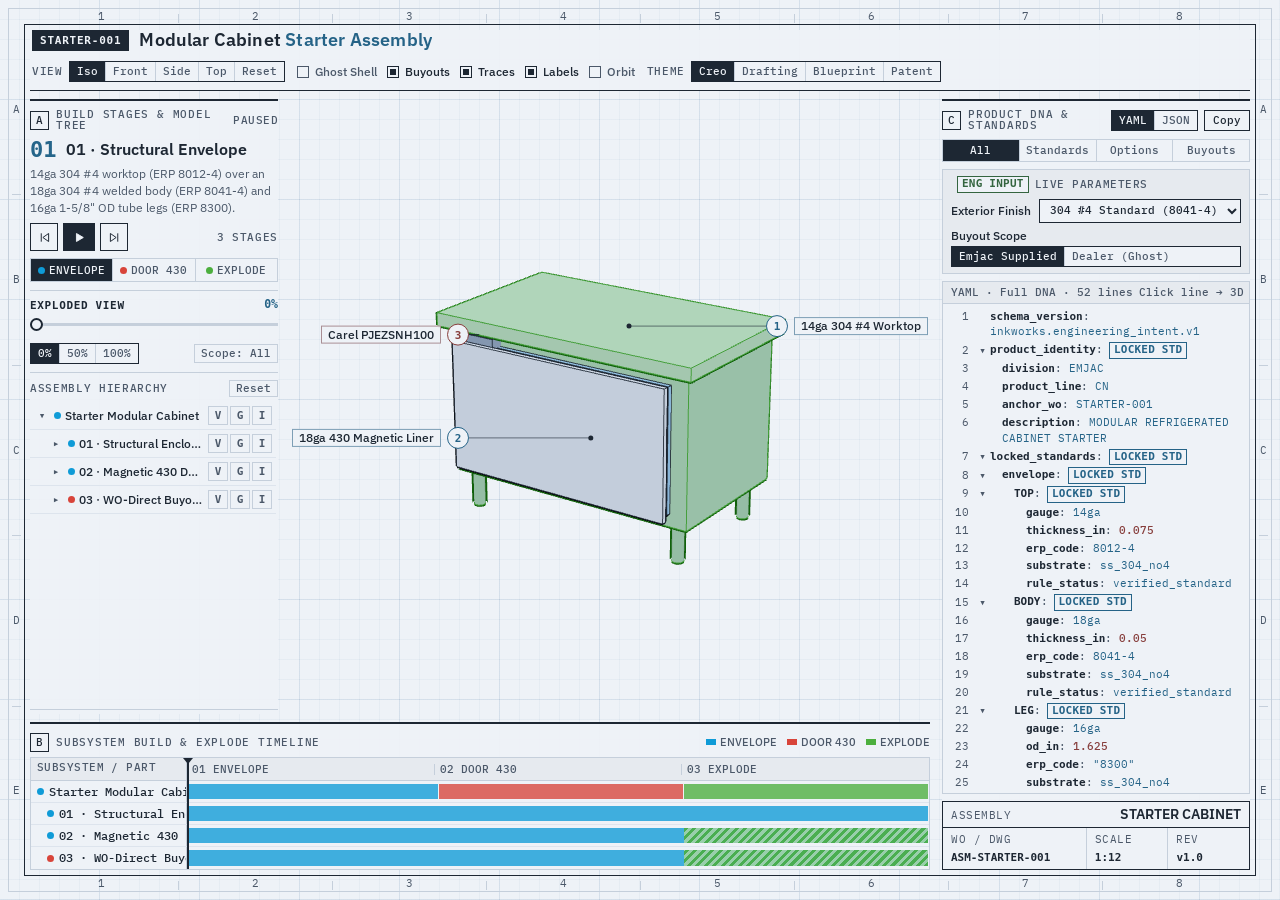
==== commit 86103740: "feat(workbench): strip cyclic filler and build Creo Engineering Intent workbench & YAML/JSON inspect" ====
--- a/skills/inkworks/kit/index.html
+++ b/skills/inkworks/kit/index.html
@@ -15,7 +15,7 @@
 <!-- data-assembly: a file in js/assemblies/ (override with ?a= or ?m=).
      data-layout: sheet | figure (override with ?layout=).
      data-theme: creo | drafting | blueprint | patent | project (override with ?theme=). -->
-<body data-assembly="counter_087837" data-theme="creo" data-layout="sheet">
+<body data-assembly="starter" data-theme="creo" data-layout="sheet">
   <noscript><p class="nojs">This engineering workbench requires JavaScript to render the 3D assembly.</p></noscript>
   <script type="module" src="js/main.js"></script>
 </body>
--- a/skills/inkworks/kit/css/sheet.css
+++ b/skills/inkworks/kit/css/sheet.css
@@ -1,22 +1,39 @@
-/* Defaults only: js/theme.js overwrites these on :root for the active theme. */
+/* =========================================================================
+   Inkworks Engineering Intent Workbench Stylesheet
+   Defaults match Creo theme; js/theme.js overwrites tokens on :root for the
+   active theme (creo | drafting | blueprint | patent | project).
+   Open CAD datasheet aesthetic: crisp top rules, hairline dividers, high
+   contrast across light & dark themes, tabular monospace figures, zero slop.
+   ========================================================================= */
+
 :root {
-  --desk: #e7ebf1;
-  --paper: #f8f9fb;
-  --ink: #161b26;
-  --ink-2: #4a5263;
-  --ink-3: #687082;
-  --rule: #cfd6e0;
-  --rule-soft: #e4e9f0;
-  --grid: rgba(70, 110, 160, .06);
-  --grid-major: rgba(70, 110, 160, .11);
-  --in: #2f7de1;
-  --co: #d98e04;
-  --pw: #e5482f;
-  --ex: #7b8494;
-  --sheet-pad: 30px;
-  --sans: "Geist", "Helvetica Neue", system-ui, sans-serif;
-  --mono: "Geist Mono", ui-monospace, Menlo, monospace;
-  --serif: "Instrument Serif", "Iowan Old Style", Georgia, serif;
+  --desk: #d7dfe9;
+  --paper: #eef2f7;
+  --ink: #1d2733;
+  --ink-2: #4b5869;
+  --ink-3: #5d6a79;
+  --rule: #c5cfdb;
+  --rule-soft: #dde4ed;
+  --grid: rgba(40, 90, 150, .045);
+  --grid-major: rgba(40, 90, 150, .085);
+  --in: #0f9bd7;
+  --co: #4caf3e;
+  --pw: #4caf3e;
+  --red: #d8443a;
+  --ex: #7c8898;
+  --sheet-pad: 26px;
+  --sans: "IBM Plex Sans", "Segoe UI", system-ui, sans-serif;
+  --mono: "IBM Plex Mono", Consolas, ui-monospace, monospace;
+  --serif: "IBM Plex Sans Condensed", "IBM Plex Sans", system-ui, sans-serif;
+
+  /* Theme-safe high-contrast text hues (pulled toward --ink so every theme clears 4.5:1) */
+  --txt-locked: color-mix(in oklab, var(--in) 54%, var(--ink));
+  --txt-input: color-mix(in oklab, var(--co) 48%, var(--ink));
+  --txt-buyout: color-mix(in oklab, var(--red) 58%, var(--ink));
+  --bg-panel: color-mix(in srgb, var(--paper) 94%, transparent);
+  --bg-subtle: color-mix(in srgb, var(--ink) 4%, var(--paper));
+  --bg-active: color-mix(in srgb, var(--in) 14%, var(--paper));
+  --bg-flash: color-mix(in srgb, var(--co) 22%, var(--paper));
 }
 
 * { box-sizing: border-box; }
@@ -32,272 +49,535 @@
   background-position: -1px -1px;
   color: var(--ink);
   font-family: var(--sans);
+  font-size: 13px;
   overflow: hidden;
   -webkit-font-smoothing: antialiased;
 }
-button { font: inherit; color: inherit; }
-
-/* ---------- drawing sheet border ---------- */
-.sheet { position: fixed; inset: 10px; pointer-events: none; z-index: 1; border: 1px solid var(--rule); }
-.sheet::after { content: ""; position: absolute; inset: 18px; border: 1.5px solid var(--ink); }
-.zones { position: absolute; display: flex; font: 400 10px/1 var(--mono); color: var(--ink-3); }
+button, select, input { font: inherit; color: inherit; }
+
+/* ---------- drawing sheet frame ---------- */
+.sheet { position: fixed; inset: 8px; pointer-events: none; z-index: 1; border: 1px solid var(--rule); }
+.sheet::after { content: ""; position: absolute; inset: 15px; border: 1.5px solid var(--ink); }
+.zones { position: absolute; display: flex; font: 400 11px/1 var(--mono); color: var(--ink-2); }
 .zones span { flex: 1; text-align: center; position: relative; }
-.zones-top, .zones-bottom { left: 18px; right: 18px; height: 18px; align-items: center; }
-.zones-top { top: 0; } .zones-bottom { bottom: 0; }
+.zones-top, .zones-bottom { left: 15px; right: 15px; height: 15px; align-items: center; }
+.zones-top { top: 0; }
+.zones-bottom { bottom: 0; }
 .zones-top span + span::before, .zones-bottom span + span::before {
-  content: ""; position: absolute; left: 0; top: 4px; height: 10px; border-left: 1px solid var(--rule);
-}
-.zones-left, .zones-right { top: 18px; bottom: 18px; width: 18px; flex-direction: column; }
+  content: ""; position: absolute; left: 0; top: 3px; height: 9px; border-left: 1px solid var(--rule);
+}
+.zones-left, .zones-right { top: 15px; bottom: 15px; width: 15px; flex-direction: column; }
 .zones-left span, .zones-right span { display: flex; align-items: center; justify-content: center; }
-.zones-left { left: 0; } .zones-right { right: 0; }
+.zones-left { left: 0; }
+.zones-right { right: 0; }
 .zones-left span + span::before, .zones-right span + span::before {
-  content: ""; position: absolute; top: 0; left: 4px; width: 10px; border-top: 1px solid var(--rule);
-}
-
-/* ---------- 3D stage ---------- */
+  content: ""; position: absolute; top: 0; left: 3px; width: 9px; border-top: 1px solid var(--rule);
+}
+
+/* ---------- 3D stage & interactive standards-badged callouts ---------- */
 .stage { position: fixed; inset: 0; z-index: 0; }
 #gl { width: 100%; height: 100%; display: block; cursor: grab; touch-action: none; }
 #gl:active { cursor: grabbing; }
 .leaders { position: absolute; inset: 0; width: 100%; height: 100%; pointer-events: none; overflow: visible; }
 .callouts { position: absolute; inset: 0; pointer-events: none; }
+
 .callout {
   position: absolute; left: 0; top: 0; white-space: nowrap;
+  pointer-events: auto; cursor: pointer;
+  display: flex; align-items: center; gap: 6px;
   font: 500 11.5px/1 var(--sans); color: var(--ink);
-  display: flex; align-items: center; gap: 6px; transition: opacity .25s;
-}
+  background: transparent; border: 0; padding: 0; text-align: left;
+  transition: opacity .2s;
+}
+.callout.left { flex-direction: row-reverse; text-align: right; }
 .callout .bn {
-  width: 21px; height: 21px; border-radius: 50%; border: 1.2px solid var(--ink);
-  display: grid; place-items: center; font: 500 11px/1 var(--mono); letter-spacing: -.04em; background: var(--paper);
-}
-.callout .nm { background: color-mix(in srgb, var(--paper) 85%, transparent); padding: 2px 3px; }
-.callout.left { flex-direction: row-reverse; }
-.stage.no-callouts .callouts, .stage.no-callouts .leaders { opacity: 0; }
-.cyltag { pointer-events: auto; cursor: pointer; }
-.cyltag .bn {
-  width: 20px; height: 20px; border-width: 1.5px;
-  border-color: color-mix(in srgb, var(--tagc, var(--ink)) 55%, transparent);
-  color: color-mix(in oklab, var(--tagc, var(--ink)) 62%, var(--ink));
-}
-.cyltag.focus .bn { color: var(--paper); background: color-mix(in oklab, var(--tagc, var(--ink)) 62%, var(--ink)); border-color: transparent; }
-
-/* ---------- layout ---------- */
+  width: 22px; height: 22px; flex: none; border-radius: 50%;
+  border: 1.5px solid var(--c-accent, var(--ink));
+  background: var(--paper); color: var(--c-accent, var(--ink));
+  display: grid; place-items: center;
+  font: 600 11px/1 var(--mono); letter-spacing: -.03em;
+  transition: background .15s, color .15s;
+}
+.callout .c-body {
+  display: inline-flex; align-items: center; gap: 5px;
+  background: color-mix(in srgb, var(--paper) 92%, transparent);
+  border: 1px solid color-mix(in srgb, var(--c-accent, var(--rule)) 45%, var(--rule));
+  padding: 2px 6px;
+  transition: border-color .15s, background .15s;
+}
+.callout.left .c-body { flex-direction: row-reverse; }
+.callout .nm { font-weight: 500; color: var(--ink); }
+.callout .spec-pill {
+  font: 500 11px/1 var(--mono); letter-spacing: .01em;
+  color: var(--c-accent, var(--ink-2));
+  border-left: 1px solid var(--rule); padding-left: 5px;
+}
+.callout.left .spec-pill { border-left: 0; padding-left: 0; border-right: 1px solid var(--rule); padding-right: 5px; }
+
+.callout[data-status="locked"] { --c-accent: var(--txt-locked); }
+.callout[data-status="engineer_input"] { --c-accent: var(--txt-input); }
+.callout[data-status="buyout"] { --c-accent: var(--txt-buyout); }
+
+.callout:hover .c-body,
+.callout.hovered .c-body { border-color: var(--ink); background: var(--paper); }
+.callout:hover,
+.callout.selected { z-index: 5; }
+.callout.selected .bn,
+.callout:hover .bn { background: var(--c-accent, var(--ink)); color: var(--paper); }
+.callout.selected .c-body { border-color: var(--c-accent, var(--ink)); border-width: 1.5px; background: var(--paper); }
+.callout:focus-visible { outline: 2px solid var(--in); outline-offset: 2px; }
+
+/* In sheet workbench layout on standard desktops, reveal compact spec pills on hover/selection so the 3D assembly stays unobstructed */
+@media (max-width: 1680px) {
+  body[data-layout="sheet"] .callout:not(.selected):not(:hover):not(.hovered) .spec-pill { display: none; }
+}
+
+.stage.no-callouts .callouts,
+.stage.no-callouts .leaders { opacity: 0; pointer-events: none; }
+.stage.no-callouts .callout { pointer-events: none; }
+
+/* ---------- main workbench grid (5 raw engineering pillars) ---------- */
 .layout {
-  position: fixed; inset: calc(var(--sheet-pad) + 12px);
+  position: fixed; inset: calc(var(--sheet-pad) + 4px);
   display: grid; z-index: 2; pointer-events: none;
-  grid-template-columns: 300px 1fr 280px;
-  grid-template-rows: auto auto 1fr auto;
-  gap: 14px 22px;
+  grid-template-columns: 276px 1fr 344px;
+  grid-template-rows: auto 1fr auto;
+  gap: 10px 14px;
 }
 .layout > * { pointer-events: auto; }
 
+/* ---------- Pillar 1: Top Bar ---------- */
 .topbar {
   grid-column: 1 / 4; grid-row: 1;
-  display: flex; align-items: center; justify-content: space-between; gap: 16px;
-  padding-bottom: 10px; border-bottom: 1px solid var(--rule);
-}
-.fig-tag { display: flex; align-items: baseline; gap: 12px; font: 400 11px/1 var(--mono); color: var(--ink-2); letter-spacing: .04em; }
-.fig-tag b { font: 500 11px/1 var(--mono); color: var(--paper); background: var(--ink); padding: 5px 7px; letter-spacing: .08em; text-transform: uppercase; }
-.lbl { font: 400 11px/1 var(--mono); letter-spacing: .08em; text-transform: uppercase; color: var(--ink-3); }
-.toggles { display: flex; gap: 14px; align-items: center; flex-wrap: wrap; justify-content: flex-end; }
+  display: flex; align-items: center; justify-content: space-between; gap: 10px; flex-wrap: wrap;
+  padding: 0 2px 8px; border-bottom: 1.5px solid var(--ink);
+  background: var(--bg-panel);
+}
+.top-id { display: flex; align-items: center; gap: 10px; min-width: 0; }
+.wo-badge {
+  font: 600 11px/1 var(--mono); letter-spacing: .07em; text-transform: uppercase;
+  color: var(--paper); background: var(--ink); padding: 5px 8px; white-space: nowrap;
+}
+.top-meta { display: flex; flex-direction: column; gap: 2px; min-width: 0; }
+.top-title {
+  margin: 0; font: 600 18px/1.05 var(--serif); letter-spacing: .01em; color: var(--ink);
+  white-space: nowrap; overflow: hidden; text-overflow: ellipsis;
+}
+.top-title em { font-style: normal; color: var(--txt-locked); }
+.top-cap {
+  font: 400 11px/1.15 var(--mono); color: var(--ink-2); letter-spacing: .02em;
+  white-space: nowrap; overflow: hidden; text-overflow: ellipsis;
+}
+
+.top-controls { display: flex; align-items: center; gap: 12px; flex-wrap: wrap; justify-content: flex-end; }
+.top-group { display: flex; align-items: center; gap: 6px; }
+.lbl { font: 500 11px/1 var(--mono); letter-spacing: .06em; text-transform: uppercase; color: var(--ink-2); }
+
+/* Segmented buttons */
+.seg { display: inline-flex; border: 1px solid var(--ink); background: var(--paper); }
+.seg button {
+  background: transparent; border: 0; padding: 5px 8px; cursor: pointer;
+  font: 500 11px/1 var(--mono); color: var(--ink-2); white-space: nowrap;
+}
+.seg button + button { border-left: 1px solid var(--rule); }
+.seg button:hover { color: var(--ink); background: var(--bg-subtle); }
+.seg button.on { background: var(--ink); color: var(--paper); }
+.seg-compact button { padding: 4px 7px; font-size: 11px; }
+
+/* Layer checkboxes */
+.toggles { display: flex; gap: 10px; align-items: center; flex-wrap: wrap; }
 .tog {
-  background: none; border: 0; padding: 4px 0; cursor: pointer; display: flex; align-items: center; gap: 7px;
-  font: 500 12.5px/1 var(--sans); color: var(--ink-3);
-}
-.tog::before { content: ""; width: 11px; height: 11px; border: 1.3px solid currentColor; }
+  background: none; border: 0; padding: 3px 0; cursor: pointer;
+  display: inline-flex; align-items: center; gap: 6px;
+  font: 500 11.5px/1 var(--sans); color: var(--ink-2); white-space: nowrap;
+}
+.tog::before { content: ""; width: 10px; height: 10px; border: 1.3px solid currentColor; display: inline-block; }
 .tog.on { color: var(--ink); }
 .tog.on::before { background: var(--ink); box-shadow: inset 0 0 0 2px var(--paper); }
-.tog:focus-visible, .seg button:focus-visible, .tbtn:focus-visible, .phase-list li:focus-visible {
+
+/* Focus ring */
+button:focus-visible, select:focus-visible, input:focus-visible, [tabindex]:focus-visible {
   outline: 2px solid var(--in); outline-offset: 2px;
 }
 
-.masthead { grid-column: 1; grid-row: 2; pointer-events: none; }
-h1 { font: 400 40px/1 var(--serif); letter-spacing: -.01em; margin: 4px 0 10px; text-wrap: balance; }
-/* phase hues and the accent are fill colours; as text they are pulled toward the ink so they clear 4.5:1 on any theme */
-h1 em { font-style: italic; color: color-mix(in oklab, var(--pw) 62%, var(--ink)); }
-.lede { margin: 0; font-size: 14px; line-height: 1.45; color: var(--ink-2); }
-
-/* ---------- blocks: datasheet sections, heavy top rule, no box ---------- */
-.block { position: relative; background: color-mix(in srgb, var(--paper) 90%, transparent); border-top: 2px solid var(--ink); padding-top: 10px; }
+/* ---------- open datasheet blocks ---------- */
+.block {
+  position: relative; background: var(--bg-panel);
+  border-top: 2px solid var(--ink); padding: 8px 0 0;
+  display: flex; flex-direction: column; min-height: 0;
+}
 .block-head {
-  font: 400 11px/1 var(--mono); letter-spacing: .08em; text-transform: uppercase; color: var(--ink-2);
-  display: flex; align-items: center; gap: 8px; margin-bottom: 12px; min-height: 22px;
+  font: 500 11px/1 var(--mono); letter-spacing: .07em; text-transform: uppercase; color: var(--ink-2);
+  display: flex; align-items: center; gap: 7px; margin-bottom: 8px; min-height: 20px; flex: none;
 }
 .ph-n {
-  width: 17px; height: 17px; border: 1px solid var(--ink); display: grid; place-items: center;
-  font-size: 9.5px; color: var(--ink);
-}
-
-/* stroke block */
-.phase-panel { grid-column: 1; grid-row: 3; align-self: start; overflow: auto; max-height: 100%; }
-.phase-now { display: flex; align-items: center; gap: 14px; }
-.phase-num { font: italic 400 56px/.8 var(--serif); color: color-mix(in oklab, var(--accent, var(--in)) 62%, var(--ink)); min-width: 52px; transition: color .3s; }
-.phase-name { font: 400 31px/1 var(--serif); }
-.phase-nick { font: 400 12px/1.3 var(--mono); color: color-mix(in oklab, var(--accent, var(--in)) 62%, var(--ink)); margin-top: 4px; transition: color .3s; }
-.phase-text { font-size: 13px; line-height: 1.45; color: var(--ink-2); margin: 10px 0; min-height: 76px; }
-.phase-list { list-style: none; padding: 0; margin: 0 0 8px; display: grid; gap: 1px; background: var(--rule); border: 1px solid var(--rule); }
-.phase-list li {
-  font: 500 11.5px/1 var(--sans); color: var(--ink-3); padding: 6px 4px; cursor: pointer;
-  display: flex; align-items: center; justify-content: center; gap: 6px; transition: color .2s, background .2s;
-  background: var(--paper);
-}
-.phase-list li:hover { color: var(--ink); }
-.phase-list li i { width: 8px; height: 8px; border-radius: 50%; display: inline-block; }
-.phase-list li.on { color: var(--paper); background: var(--ink); }
-
-.readout { margin: 0; }
-.readout div { display: flex; justify-content: space-between; align-items: baseline; border-bottom: 1px solid var(--rule-soft); padding: 5px 0; }
-.readout dt { font-size: 12.5px; color: var(--ink-2); }
-.readout dd { margin: 0; font: 500 12px/1 var(--mono); font-variant-numeric: tabular-nums; }
-.readout dd.on { color: color-mix(in oklab, var(--in) 62%, var(--ink)); }
-.readout dd.hot { color: color-mix(in oklab, var(--pw) 62%, var(--ink)); }
-
-.seg { display: flex; border: 1px solid var(--ink); }
-.seg button { background: transparent; border: 0; padding: 7px 11px; cursor: pointer; font: 500 12px/1 var(--mono); color: var(--ink-2); }
-.seg button + button { border-left: 1px solid var(--rule); }
-.seg button.on { background: var(--ink); color: var(--paper); }
-.seg-mini { margin-left: auto; }
-.seg-mini button { padding: 4px 8px; font-size: 11px; }
-.seg-wide { width: 100%; }
-.seg-wide button { flex: 1; }
-
-/* instruments */
-.instr-panel { grid-column: 3; grid-row: 2 / 5; display: flex; flex-direction: column; overflow: auto; min-height: 0; }
-.gauge-wrap { position: relative; margin: 0 auto; width: 100%; max-width: 205px; }
-.gauge { width: 100%; display: block; overflow: visible; }
-.gauge-read { position: absolute; left: 0; right: 0; top: 74%; text-align: center; }
-.gauge-read b { font: 500 24px/1 var(--mono); font-variant-numeric: tabular-nums; }
-.gauge-read span { font: 400 10px/1 var(--mono); color: var(--ink-3); margin-left: 5px; text-transform: uppercase; letter-spacing: .08em; }
-.ctrl { margin-top: 12px; }
-.ctrl-row { display: flex; justify-content: space-between; margin-bottom: 8px; }
-.ctrl-row label { font-size: 12.5px; font-weight: 500; }
-.ctrl-row span { font: 500 12px/1 var(--mono); font-variant-numeric: tabular-nums; }
-.hint { margin: 6px 0 0; font-size: 12px; line-height: 1.4; color: var(--ink-3); }
-
-input[type=range] { -webkit-appearance: none; appearance: none; width: 100%; height: 22px; background: transparent; margin: 0; cursor: pointer; }
-input[type=range]::-webkit-slider-runnable-track {
-  height: 4px; background: linear-gradient(90deg, var(--ink) 0 var(--fill, 15%), var(--rule) var(--fill, 15%));
-}
-input[type=range]::-moz-range-track { height: 4px; background: var(--rule); }
-input[type=range]::-moz-range-progress { height: 4px; background: var(--ink); }
-input[type=range]::-webkit-slider-thumb {
-  -webkit-appearance: none; width: 16px; height: 16px; margin-top: -6px; border-radius: 50%;
-  background: var(--paper); border: 2px solid var(--ink);
-}
-input[type=range]::-moz-range-thumb { width: 13px; height: 13px; border-radius: 50%; background: var(--paper); border: 2px solid var(--ink); }
-input[type=range]:focus-visible { outline: 2px solid var(--in); outline-offset: 3px; }
-
-.plot-box { margin-top: 14px; border-top: 1px solid var(--rule); padding-top: 10px; }
-.plot-head { display: flex; justify-content: space-between; font-size: 12.5px; font-weight: 500; margin-bottom: 6px; }
-.plot-sub { font: 400 11px/1.4 var(--mono); color: var(--ink-3); }
-.plot-sub b { color: var(--ink); font-weight: 500; }
-#plot { width: 100%; height: auto; display: block; aspect-ratio: 560 / 300; }
-
-.transport { display: flex; justify-content: center; align-items: center; gap: 8px; margin: 12px 0 14px; }
+  width: 19px; height: 19px; border: 1px solid var(--ink); display: grid; place-items: center;
+  font-size: 11px; color: var(--ink); flex: none;
+}
+.head-spacer { margin-left: auto; }
+
+/* ---------- Pillar 2: Left Rail — Stages, Explode & Assembly Tree ---------- */
+.tree-panel { grid-column: 1; grid-row: 2; overflow: hidden; }
+
+.stage-box { flex: none; padding-bottom: 8px; border-bottom: 1px solid var(--rule); }
+.stage-head-row { display: flex; align-items: center; gap: 8px; margin-bottom: 5px; }
+.stage-num {
+  font: 600 22px/1 var(--mono); font-variant-numeric: tabular-nums;
+  color: color-mix(in oklab, var(--accent, var(--in)) 56%, var(--ink));
+  min-width: 28px;
+}
+.stage-name { font: 600 16px/1.1 var(--serif); color: var(--ink); flex: 1; min-width: 0; }
+.stage-summary {
+  margin: 0 0 7px; font-size: 12px; line-height: 1.4; color: var(--ink-2);
+  display: -webkit-box; -webkit-line-clamp: 3; -webkit-box-orient: vertical; overflow: hidden;
+}
+
+.stage-bar { display: flex; align-items: center; justify-content: space-between; gap: 8px; margin-bottom: 7px; }
+.transport { display: flex; align-items: center; gap: 5px; }
 .tbtn {
-  width: 42px; height: 42px; background: transparent; border: 1px solid var(--ink); border-radius: 50%;
-  cursor: pointer; display: grid; place-items: center;
-}
-.tbtn:hover { background: color-mix(in srgb, var(--ink) 6%, transparent); }
-.tbtn svg { width: 17px; height: 17px; fill: none; stroke: var(--ink); stroke-width: 1.7; stroke-linejoin: round; stroke-linecap: round; }
-.tbtn.play { width: 52px; height: 52px; background: var(--ink); }
+  width: 28px; height: 28px; background: var(--paper); border: 1px solid var(--ink);
+  cursor: pointer; display: grid; place-items: center; padding: 0;
+}
+.tbtn:hover { background: var(--bg-subtle); }
+.tbtn svg { width: 13px; height: 13px; fill: none; stroke: var(--ink); stroke-width: 1.8; stroke-linejoin: round; stroke-linecap: round; }
+.tbtn.play { width: 32px; height: 28px; background: var(--ink); }
 .tbtn.play svg { stroke: var(--paper); fill: var(--paper); }
 .tbtn.play .i-play { display: none; }
 .tbtn.play.paused .i-play { display: block; }
 .tbtn.play.paused .i-pause { display: none; }
 
-/* chart block */
-.chart-panel { grid-column: 1 / 3; grid-row: 4; min-width: 0; }
-.chart-panel .block-head { margin-bottom: 6px; }
-.key { list-style: none; margin: 0 0 0 auto; padding: 0; display: flex; gap: 14px; text-transform: none; letter-spacing: 0; }
-.key li { font: 400 12px/1 var(--sans); color: var(--ink-2); display: flex; align-items: center; gap: 6px; }
-.key i { width: 14px; height: 8px; display: inline-block; }
-#chart { width: 100%; height: calc(20px + var(--rows, 4) * 20px); display: block; cursor: ew-resize; touch-action: none; }
-.chart-note { margin: 6px 0 0; font-size: 12px; color: var(--ink-3); }
-
-/* title block */
+.stage-status { font: 500 11px/1 var(--mono); color: var(--ink-2); text-transform: uppercase; letter-spacing: .04em; }
+
+.stage-list {
+  list-style: none; padding: 0; margin: 0;
+  display: grid; gap: 1px; background: var(--rule); border: 1px solid var(--rule);
+}
+.stage-list li {
+  font: 500 11px/1.1 var(--mono); color: var(--ink-2); padding: 5px 4px; cursor: pointer;
+  display: flex; align-items: center; justify-content: center; gap: 4px;
+  background: var(--paper); text-align: center;
+}
+.stage-list li:hover { color: var(--ink); background: var(--bg-subtle); }
+.stage-list li i { width: 7px; height: 7px; border-radius: 50%; flex: none; }
+.stage-list li.on { color: var(--paper); background: var(--ink); }
+
+/* Explode control */
+.explode-box { flex: none; padding: 8px 0; border-bottom: 1px solid var(--rule); }
+.explode-head { display: flex; align-items: center; justify-content: space-between; gap: 6px; margin-bottom: 5px; }
+.explode-head label { font: 600 11px/1 var(--mono); text-transform: uppercase; letter-spacing: .06em; color: var(--ink); }
+.explode-val { font: 600 11.5px/1 var(--mono); font-variant-numeric: tabular-nums; color: var(--txt-locked); }
+.explode-actions { display: flex; align-items: center; justify-content: space-between; gap: 6px; margin-top: 5px; }
+.scope-btn {
+  background: var(--paper); border: 1px solid var(--rule); padding: 3px 6px; cursor: pointer;
+  font: 500 11px/1 var(--mono); color: var(--ink-2);
+}
+.scope-btn.on { border-color: var(--ink); background: var(--ink); color: var(--paper); }
+
+input[type=range] { -webkit-appearance: none; appearance: none; width: 100%; height: 18px; background: transparent; margin: 0; cursor: pointer; }
+input[type=range]::-webkit-slider-runnable-track {
+  height: 3px; background: linear-gradient(90deg, var(--ink) 0 var(--fill, 0%), var(--rule) var(--fill, 0%));
+}
+input[type=range]::-moz-range-track { height: 3px; background: var(--rule); }
+input[type=range]::-moz-range-progress { height: 3px; background: var(--ink); }
+input[type=range]::-webkit-slider-thumb {
+  -webkit-appearance: none; width: 13px; height: 13px; margin-top: -5px; border-radius: 50%;
+  background: var(--paper); border: 2px solid var(--ink);
+}
+input[type=range]::-moz-range-thumb { width: 11px; height: 11px; border-radius: 50%; background: var(--paper); border: 2px solid var(--ink); }
+
+/* Hierarchical Assembly Tree */
+.tree-head {
+  display: flex; align-items: center; justify-content: space-between;
+  padding: 7px 0 5px; flex: none;
+  font: 500 11px/1 var(--mono); text-transform: uppercase; letter-spacing: .06em; color: var(--ink-2);
+}
+.tree-reset-btn {
+  background: none; border: 1px solid var(--rule); padding: 2px 6px; cursor: pointer;
+  font: 500 11px/1 var(--mono); color: var(--ink-2);
+}
+.tree-reset-btn:hover { border-color: var(--ink); color: var(--ink); }
+
+.assembly-tree {
+  flex: 1; overflow-y: auto; min-height: 0; padding-right: 2px;
+  font-size: 12px;
+}
+.tree-node {
+  display: flex; align-items: center; gap: 4px;
+  padding: 4px 4px 4px calc(4px + var(--depth, 0) * 14px);
+  border-bottom: 1px solid var(--rule-soft);
+  cursor: pointer; user-select: none;
+}
+.tree-node:hover { background: var(--bg-subtle); }
+.tree-node.selected { background: var(--bg-active); border-left: 2px solid var(--ink); padding-left: calc(2px + var(--depth, 0) * 14px); }
+.tree-node.hidden-node .tree-label { color: var(--ink-2); text-decoration: line-through; }
+.tree-node.isolated .tree-iso { background: var(--ink); color: var(--paper); border-color: var(--ink); }
+.tree-node.ghosted .tree-ghost { background: var(--ink); color: var(--paper); border-color: var(--ink); }
+
+.tree-expand {
+  width: 16px; height: 16px; flex: none; background: none; border: 0; padding: 0;
+  cursor: pointer; display: grid; place-items: center; font: 500 11px/1 var(--mono); color: var(--ink-2);
+}
+.tree-expand.leaf { visibility: hidden; pointer-events: none; }
+
+.status-dot { width: 7px; height: 7px; border-radius: 50%; flex: none; background: var(--ink-3); }
+.status-dot[data-status="locked"] { background: var(--in); }
+.status-dot[data-status="engineer_input"] { background: var(--co); }
+.status-dot[data-status="buyout"] { background: var(--red); }
+
+.tree-label {
+  flex: 1; min-width: 0; overflow: hidden; text-overflow: ellipsis; white-space: nowrap;
+  font-weight: 500; color: var(--ink);
+}
+.tree-node[data-kind="part"] .tree-label { font-weight: 400; font-size: 11.5px; }
+.tree-code {
+  font: 400 11px/1 var(--mono); color: var(--ink-2); flex: none;
+  max-width: 68px; overflow: hidden; text-overflow: ellipsis; white-space: nowrap;
+}
+.tree-acts { display: flex; gap: 2px; flex: none; }
+.tree-act {
+  width: 20px; height: 19px; padding: 0; background: var(--paper); border: 1px solid var(--rule);
+  cursor: pointer; font: 600 11px/1 var(--mono); color: var(--ink-2); display: grid; place-items: center;
+}
+.tree-act:hover { border-color: var(--ink); color: var(--ink); }
+.tree-act.off { background: var(--bg-subtle); color: var(--ink-2); border-style: dashed; }
+
+/* Optional compact KPI readouts under tree if space permits */
+.readout { margin: 6px 0 0; border-top: 1px solid var(--rule); padding-top: 4px; flex: none; }
+.readout div { display: flex; justify-content: space-between; align-items: baseline; padding: 2px 0; font-size: 12px; }
+.readout dt { color: var(--ink-2); font-size: 12px; }
+.readout dd { margin: 0; font: 500 12px/1.15 var(--mono); font-variant-numeric: tabular-nums; color: var(--ink); }
+
+/* ---------- Pillar 3: Bottom Granular Nested Subsystem Timeline ---------- */
+.timeline-panel { grid-column: 1 / 3; grid-row: 3; min-width: 0; max-height: 158px; }
+.timeline-panel .block-head { margin-bottom: 5px; }
+.tl-key { list-style: none; margin: 0 0 0 auto; padding: 0; display: flex; gap: 10px; text-transform: none; letter-spacing: 0; flex-wrap: wrap; }
+.tl-key li { font: 500 11px/1 var(--sans); color: var(--ink-2); display: flex; align-items: center; gap: 4px; }
+.tl-key i { width: 10px; height: 6px; display: inline-block; }
+
+.timeline {
+  position: relative; border: 1px solid var(--rule); background: var(--paper);
+  overflow-y: auto; max-height: 114px; user-select: none;
+}
+.tl-axis {
+  position: sticky; top: 0; z-index: 3; display: grid; grid-template-columns: 156px 1fr;
+  background: var(--bg-subtle); border-bottom: 1px solid var(--rule);
+  font: 500 11px/1 var(--mono); color: var(--ink-2);
+}
+.tl-axis-lbl { padding: 4px 6px; border-right: 1px solid var(--rule); text-transform: uppercase; letter-spacing: .04em; }
+.tl-axis-ticks { position: relative; display: flex; height: 22px; align-items: center; }
+.tl-tick {
+  flex: 1; text-align: left; padding-left: 5px; border-left: 1px solid var(--rule);
+  white-space: nowrap; overflow: hidden; text-overflow: ellipsis; cursor: pointer;
+}
+.tl-tick:first-child { border-left: 0; }
+.tl-tick:hover { color: var(--ink); }
+
+.tl-body { position: relative; cursor: ew-resize; touch-action: none; }
+.tl-row {
+  display: grid; grid-template-columns: 156px 1fr; align-items: center;
+  height: 22px; border-bottom: 1px solid var(--rule-soft);
+}
+.tl-row:last-child { border-bottom: 0; }
+.tl-row.selected { background: var(--bg-active); }
+.tl-row-name {
+  padding: 0 6px 0 calc(6px + var(--depth, 0) * 10px);
+  border-right: 1px solid var(--rule); height: 100%; display: flex; align-items: center; gap: 5px;
+  font: 500 12px/1 var(--mono); color: var(--ink);
+  overflow: hidden; text-overflow: ellipsis; white-space: nowrap; cursor: pointer;
+}
+.tl-row[data-kind="part"] .tl-row-name { font-weight: 400; color: var(--ink-2); }
+.tl-track { position: relative; height: 100%; }
+.tl-seg {
+  position: absolute; top: 3px; bottom: 3px;
+  background: var(--seg-c, var(--in)); opacity: .78;
+  border-right: 1px solid var(--paper);
+}
+.tl-seg.explode-seg {
+  background: repeating-linear-gradient(
+    -45deg,
+    var(--seg-c, var(--co)),
+    var(--seg-c, var(--co)) 3px,
+    color-mix(in srgb, var(--seg-c, var(--co)) 45%, var(--paper)) 3px,
+    color-mix(in srgb, var(--seg-c, var(--co)) 45%, var(--paper)) 6px
+  );
+  opacity: .88;
+}
+.tl-row.selected .tl-seg { opacity: 1; }
+
+.tl-playhead {
+  position: absolute; top: 0; bottom: 0; width: 2px;
+  background: var(--ink); pointer-events: none; z-index: 4;
+  left: calc(156px + (100% - 156px) * var(--t, 0));
+}
+.tl-playhead::before {
+  content: ""; position: absolute; top: 0; left: -4px;
+  border-left: 5px solid transparent; border-right: 5px solid transparent; border-top: 6px solid var(--ink);
+}
+
+/* ---------- Pillar 4: Right Companion Panel — Live YAML / JSON Inspector ---------- */
+.inspector-panel { grid-column: 3; grid-row: 2 / 4; overflow: hidden; }
+.inspector-tools { display: flex; align-items: center; gap: 6px; margin-left: auto; }
+.copy-btn {
+  background: var(--paper); border: 1px solid var(--ink); padding: 4px 8px; cursor: pointer;
+  font: 500 11px/1 var(--mono); color: var(--ink);
+}
+.copy-btn:hover { background: var(--ink); color: var(--paper); }
+
+.inspector-filters { display: flex; gap: 1px; background: var(--rule); border: 1px solid var(--rule); margin-bottom: 7px; flex: none; }
+.inspector-filters button {
+  flex: 1; background: var(--paper); border: 0; padding: 5px 4px; cursor: pointer;
+  font: 500 11px/1 var(--mono); color: var(--ink-2);
+}
+.inspector-filters button:hover { color: var(--ink); background: var(--bg-subtle); }
+.inspector-filters button.on { background: var(--ink); color: var(--paper); }
+
+/* Engineer-Provided Options bar */
+.options-bar {
+  flex: none; border: 1px solid var(--rule); background: var(--bg-subtle);
+  padding: 6px 8px; margin-bottom: 7px;
+}
+.opt-head {
+  display: flex; align-items: center; gap: 6px; margin-bottom: 6px;
+  font: 500 11px/1 var(--mono); text-transform: uppercase; letter-spacing: .05em; color: var(--ink-2);
+}
+.opt-list { display: flex; flex-direction: column; gap: 6px; }
+.opt-row { display: flex; align-items: center; justify-content: space-between; gap: 8px; }
+.opt-row-stack { flex-direction: column; align-items: stretch; gap: 4px; }
+.opt-range-head { display: flex; justify-content: space-between; align-items: center; }
+.opt-lbl { font: 500 11.5px/1.2 var(--sans); color: var(--ink); }
+.opt-val { font: 500 11px/1 var(--mono); font-variant-numeric: tabular-nums; color: var(--txt-input); }
+.opt-select {
+  background: var(--paper); border: 1px solid var(--ink); padding: 3px 6px;
+  font: 500 11px/1.2 var(--mono); color: var(--ink); max-width: 204px; min-width: 148px; cursor: pointer;
+}
+.opt-toggle {
+  min-width: 44px; padding: 3px 8px; border: 1px solid var(--ink); background: var(--paper);
+  font: 600 11px/1 var(--mono); cursor: pointer; color: var(--ink-2);
+}
+.opt-toggle.on { background: var(--ink); color: var(--paper); }
+
+/* Syntax-highlighted YAML / JSON viewer */
+.spec-wrap {
+  flex: 1; min-height: 0; display: flex; flex-direction: column;
+  border: 1px solid var(--rule); background: var(--paper); overflow: hidden;
+}
+.spec-meta {
+  flex: none; padding: 4px 8px; border-bottom: 1px solid var(--rule);
+  background: var(--bg-subtle); font: 500 11px/1.1 var(--mono); color: var(--ink-2);
+  display: flex; justify-content: space-between; align-items: center; gap: 6px; white-space: nowrap;
+}
+.spec-code-scroll {
+  flex: 1; overflow: auto; min-height: 0; padding: 4px 0;
+  font: 400 11px/1.45 var(--mono); font-variant-numeric: tabular-nums;
+}
+.spec-line {
+  display: flex; align-items: baseline; padding: 1px 6px 1px 0; cursor: default;
+  border-left: 2px solid transparent;
+}
+.spec-line.linked { cursor: pointer; }
+.spec-line.linked:hover { background: var(--bg-subtle); }
+.spec-line.active { background: var(--bg-active); border-left-color: var(--ink); }
+.spec-line.flashed { background: var(--bg-flash); transition: background .8s; }
+.spec-ln {
+  width: 30px; flex: none; text-align: right; padding-right: 6px;
+  color: var(--ink-2); user-select: none; font-size: 11px;
+}
+.spec-fold {
+  width: 15px; flex: none; background: none; border: 0; padding: 0; cursor: pointer;
+  color: var(--ink-2); font: 400 11px/1 var(--mono); text-align: center;
+}
+.spec-fold-spacer { width: 15px; flex: none; }
+.spec-code { flex: 1; white-space: pre-wrap; word-break: break-word; padding-left: calc(var(--ind, 0) * 12px); }
+
+.syn-key { color: var(--ink); font-weight: 600; }
+.syn-punc { color: var(--ink-2); }
+.syn-str { color: var(--txt-locked); }
+.syn-num { color: var(--txt-buyout); font-weight: 500; }
+.syn-bool { color: var(--txt-input); font-weight: 600; }
+.syn-null { color: var(--ink-2); font-style: italic; }
+.syn-dim { color: var(--ink-2); }
+
+.spec-badge {
+  display: inline-block; margin-left: 6px; padding: 1px 4px;
+  font: 600 11px/1.15 var(--mono); letter-spacing: .02em; vertical-align: middle;
+  border: 1px solid currentColor; background: var(--paper);
+}
+.spec-badge[data-status="locked"] { color: var(--txt-locked); }
+.spec-badge[data-status="engineer_input"] { color: var(--txt-input); }
+.spec-badge[data-status="buyout"] { color: var(--txt-buyout); }
+.spec-empty { padding: 14px 10px; color: var(--ink-2); font: 400 11.5px/1.4 var(--mono); }
+
+/* Title Block */
 .title-block {
-  margin-top: auto; flex: none;
+  margin-top: 7px; flex: none;
   border: 1.5px solid var(--ink); background: var(--paper); font-family: var(--mono);
 }
-.title-block span { display: block; font-size: 11px; letter-spacing: .1em; text-transform: uppercase; color: var(--ink-3); margin-bottom: 4px; }
-.title-block b { font-weight: 500; font-size: 12px; }
-.tb-main { padding: 7px 10px; border-bottom: 1px solid var(--ink); display: flex; align-items: baseline; justify-content: space-between; }
+.title-block span { display: block; font-size: 11px; letter-spacing: .05em; text-transform: uppercase; color: var(--ink-2); margin-bottom: 2px; }
+.title-block b { font-weight: 600; font-size: 11px; color: var(--ink); }
+.tb-main { padding: 5px 8px; border-bottom: 1px solid var(--ink); display: flex; align-items: baseline; justify-content: space-between; gap: 8px; }
 .tb-main span { margin: 0; }
-.tb-main b { font: 400 20px/1 var(--serif); }
-.tb-grid { display: grid; grid-template-columns: 1.3fr 1fr 1fr; }
-.tb-grid div { padding: 6px 10px; }
+.tb-main b { font: 600 14px/1 var(--serif); }
+.tb-grid { display: grid; grid-template-columns: 1.4fr .8fr .8fr; }
+.tb-grid div { padding: 4px 8px; }
 .tb-grid div + div { border-left: 1px solid var(--rule); }
 
 .nojs { position: fixed; inset: 40% 0 auto; text-align: center; z-index: 5; font-family: var(--mono); }
 
-/* ---------- short screens ---------- */
+/* ---------- medium desktop (1280x800 etc.) ---------- */
+@media (max-width: 1360px) and (min-width: 961px) {
+  .layout { grid-template-columns: 248px 1fr 308px; gap: 8px 12px; }
+  .top-cap { display: none; }
+}
 @media (max-height: 820px) and (min-width: 961px) {
-  :root { --sheet-pad: 24px; }
-  .layout { gap: 10px 18px; }
-  h1 { font-size: 36px; margin-bottom: 6px; }
-  .lede { font-size: 13px; }
-  .block-head { margin-bottom: 8px; }
-  .phase-num { font-size: 50px; min-width: 46px; }
-  .phase-name { font-size: 28px; }
-  .phase-text { min-height: 0; font-size: 12.5px; line-height: 1.42; margin: 8px 0; }
-  .phase-list { margin-bottom: 6px; }
-  .readout div { padding: 4px 0; }
-  .hint, .chart-note { display: none; }
-  .gauge-wrap { max-width: 170px; }
-  .ctrl { margin-top: 6px; }
-  .plot-box { margin-top: 8px; padding-top: 8px; }
-  #plot { aspect-ratio: 560 / 240; }
-  .transport { margin-top: 8px; }
-  #chart { height: calc(16px + var(--rows, 4) * 20px); }
-  .tb-main b { font-size: 17px; }
-  .tb-grid div { padding: 4px 10px; }
-}
-@media (max-height: 740px) and (min-width: 961px) {
-  .lede { display: none; }
-  .readout div:nth-child(5) { display: none; }
+  :root { --sheet-pad: 22px; }
+  .stage-summary { -webkit-line-clamp: 2; }
+  .timeline-panel { max-height: 136px; }
+  .timeline { max-height: 94px; }
+  .title-block { display: none; }
 }
 
 /* ---------- phones / narrow ---------- */
 @media (max-width: 960px) {
-  body { overflow: auto; background-attachment: fixed; }
+  body { overflow-x: hidden; overflow-y: auto; background-attachment: fixed; }
   .sheet { display: none; }
   .stage {
-    position: sticky; top: 0; height: 52vh; z-index: 3;
-    background: var(--paper); border-bottom: 1px solid var(--ink);
+    position: sticky; top: 0; height: 46vh; z-index: 3;
+    background: var(--paper); border-bottom: 1.5px solid var(--ink);
   }
   .layout {
-    position: relative; inset: auto; padding: 16px;
-    grid-template-columns: 1fr; grid-template-rows: none; gap: 20px; z-index: 2;
+    position: relative; inset: auto; padding: 12px; width: 100%; max-width: 100vw;
+    grid-template-columns: minmax(0, 1fr); grid-template-rows: none; gap: 16px; z-index: 2;
   }
-  .topbar, .masthead, .phase-panel, .instr-panel, .chart-panel { grid-column: 1; grid-row: auto; max-height: none; }
-  .topbar { flex-direction: column; align-items: flex-start; }
-  .toggles { justify-content: flex-start; }
-  .fig-tag span { display: none; }
-  .key { flex-wrap: wrap; gap: 8px 12px; }
-  .chart-panel .block-head { flex-wrap: wrap; }
-  h1 { font-size: 38px; }
-  .phase-text { min-height: 0; }
+  .topbar, .tree-panel, .timeline-panel, .inspector-panel {
+    grid-column: 1; grid-row: auto; max-height: none; overflow: visible; min-width: 0; max-width: 100%;
+  }
+  .topbar { flex-direction: column; align-items: flex-start; gap: 8px; }
+  .top-id { flex-wrap: wrap; max-width: 100%; gap: 6px 10px; }
+  .top-title { white-space: normal; overflow: visible; }
+  .top-controls { justify-content: flex-start; max-width: 100%; gap: 8px; }
+  .top-group { flex-wrap: wrap; max-width: 100%; }
+  .seg { max-width: 100%; flex-wrap: wrap; }
+  .seg-compact button { padding: 4px 6px; }
+  .top-cap { display: none; }
+  .assembly-tree { max-height: 280px; }
+  .timeline { max-height: 180px; }
+  .spec-code-scroll { max-height: 360px; }
   .callout { font-size: 11px; }
   .callout .bn { width: 20px; height: 20px; font-size: 11px; }
-}
-
-/* ---------- action buttons (mechanism extras, e.g. "Let air out") ---------- */
-.acts { display: flex; gap: 8px; flex-wrap: wrap; }
-.transport .acts { margin-left: 6px; }
-.act {
-  background: transparent; border: 1px solid var(--ink); padding: 6px 10px; cursor: pointer;
-  font: 500 12px/1 var(--mono); color: var(--ink);
-}
-.act:hover { background: color-mix(in srgb, var(--ink) 6%, transparent); }
-.act:focus-visible, .itag:focus-visible { outline: 2px solid var(--in); outline-offset: 2px; }
+  .callout:not(.selected) .spec-pill { display: none; }
+  .tl-axis, .tl-row { grid-template-columns: 118px 1fr; }
+  .tl-playhead { left: calc(118px + (100% - 118px) * var(--t, 0)); }
+}
+@media (max-width: 640px) {
+  .callout:not(.selected) .c-body { display: none; }
+}
 
 /* =====================================================================
-   FIGURE layout: the model alone on a card, labels both sides,
-   instance tags above, status line, a slim control strip.
+   FIGURE layout: clean embeddable engineering card (zero cyclic filler)
    ===================================================================== */
 body[data-layout="figure"] { background: var(--desk); overflow: hidden; }
 body[data-layout="figure"] .card {
-  position: fixed; inset: 16px; z-index: 0; border-radius: 18px;
+  position: fixed; inset: 14px; z-index: 0; border-radius: 6px;
   background-color: var(--paper);
   background-image:
     linear-gradient(var(--grid-major) 1px, transparent 1px),
@@ -305,53 +585,40 @@
     linear-gradient(var(--grid) 1px, transparent 1px),
     linear-gradient(90deg, var(--grid) 1px, transparent 1px);
   background-size: 100px 100px, 100px 100px, 20px 20px, 20px 20px;
-  border: 1px solid var(--rule); box-shadow: 0 1px 2px color-mix(in srgb, var(--ink) 6%, transparent), 0 12px 32px -18px color-mix(in srgb, var(--ink) 25%, transparent);
+  border: 1.5px solid var(--ink);
 }
 body[data-layout="figure"] .stage { position: fixed; inset: 0; height: auto; z-index: 1; background: none; border: 0; }
 .fig {
-  position: fixed; inset: 16px; z-index: 2; pointer-events: none;
-  padding: 20px 26px 18px; display: flex; flex-direction: column; justify-content: space-between;
+  position: fixed; inset: 14px; z-index: 2; pointer-events: none;
+  padding: 16px 22px 14px; display: flex; flex-direction: column; justify-content: space-between;
 }
 .fig > * > * { pointer-events: auto; }
-.fig-head { display: flex; justify-content: space-between; align-items: flex-start; gap: 24px; }
-.status { font: 400 11.5px/1.5 var(--mono); color: var(--ink-2); }
-.status b { font-weight: 500; color: var(--ink); }
+.fig-head { display: flex; justify-content: space-between; align-items: flex-start; gap: 18px; }
+.fig-status { display: flex; flex-direction: column; align-items: flex-start; gap: 6px; }
 .chip {
-  display: inline-flex; align-items: baseline; gap: 6px; margin-top: 8px; padding: 4px 8px;
-  border: 1px solid var(--ink); background: var(--paper); font: 400 11px/1.2 var(--mono); color: var(--ink-2);
-}
-.chip b { font-weight: 500; color: color-mix(in oklab, var(--accent, var(--ink)) 62%, var(--ink)); }
+  display: inline-flex; align-items: baseline; gap: 6px; padding: 4px 8px;
+  border: 1px solid var(--ink); background: var(--paper); font: 500 11px/1.2 var(--mono); color: var(--ink-2);
+}
+.chip b { font-weight: 600; color: var(--txt-locked); }
 .fig-title { text-align: right; }
-.fig-title h1 { font-size: 27px; margin: 0 0 8px; }
-.fig-foot { display: flex; align-items: center; gap: 18px; flex-wrap: wrap; }
-.fig-foot .transport { margin: 0; gap: 6px; }
-.fig-foot .tbtn { width: 34px; height: 34px; }
-.fig-foot .tbtn.play { width: 42px; height: 42px; }
-.fig-foot .tbtn svg { width: 14px; height: 14px; }
-.fig-foot .seg button { padding: 6px 9px; font-size: 11.5px; }
-.fig-foot .acts { margin: 0; }
-.fig-foot .seg-mini { margin-left: 0; }
-.ctrl-inline { display: flex; align-items: center; gap: 10px; margin: 0; }
-.ctrl-inline label { font-size: 12.5px; font-weight: 500; }
-.ctrl-inline input { width: 150px; }
-.ctrl-inline span { font: 500 12px/1 var(--mono); font-variant-numeric: tabular-nums; min-width: 40px; }
-.orbit-hint { margin-left: auto; font: 400 11px/1 var(--mono); color: var(--ink-3); letter-spacing: .04em; }
-.itag {
-  position: absolute; left: 0; top: 0; white-space: nowrap; cursor: pointer;
-  font: 500 11px/1 var(--mono); color: var(--ink); background: var(--paper);
-  border: 1px solid var(--ink); padding: 4px 7px; transition: background .2s, color .2s;
-}
-.itag.focus { background: color-mix(in oklab, var(--tagc, var(--ink)) 62%, var(--ink)); border-color: transparent; color: var(--paper); }
-.stage.no-callouts .itag { opacity: 1; }
+.fig-title h1 { font: 600 24px/1.05 var(--serif); margin: 0 0 8px; }
+.fig-title h1 em { font-style: normal; color: var(--txt-locked); }
+.fig-foot { display: flex; align-items: center; gap: 14px; flex-wrap: wrap; }
+.fig-foot .transport { gap: 5px; }
+.ctrl-inline { display: flex; align-items: center; gap: 8px; }
+.ctrl-inline label { font: 600 11px/1 var(--mono); text-transform: uppercase; letter-spacing: .05em; color: var(--ink); }
+.ctrl-inline input { width: 130px; }
+.ctrl-inline span { font: 600 11.5px/1 var(--mono); font-variant-numeric: tabular-nums; min-width: 36px; }
+.orbit-hint { margin-left: auto; font: 400 11px/1 var(--mono); color: var(--ink-2); letter-spacing: .03em; }
 
 @media (max-width: 760px) {
   body[data-layout="figure"] .card, .fig { inset: 8px; }
-  .fig { padding: 12px 12px 10px; }
-  .fig-head { flex-direction: column-reverse; gap: 8px; }
+  .fig { padding: 10px 12px; }
+  .fig-head { flex-direction: column-reverse; gap: 6px; }
   .fig-title { text-align: left; }
-  .fig-title h1 { font-size: 21px; margin-bottom: 4px; }
-  body[data-layout="figure"] .toggles { justify-content: flex-start; gap: 10px; }
-  .fig-foot { gap: 8px 10px; }
-  .ctrl-inline input { width: 110px; }
+  .fig-title h1 { font-size: 19px; margin-bottom: 4px; }
+  body[data-layout="figure"] .toggles { justify-content: flex-start; gap: 8px; }
+  .fig-foot { gap: 8px; }
+  .ctrl-inline input { width: 96px; }
   .orbit-hint { display: none; }
 }
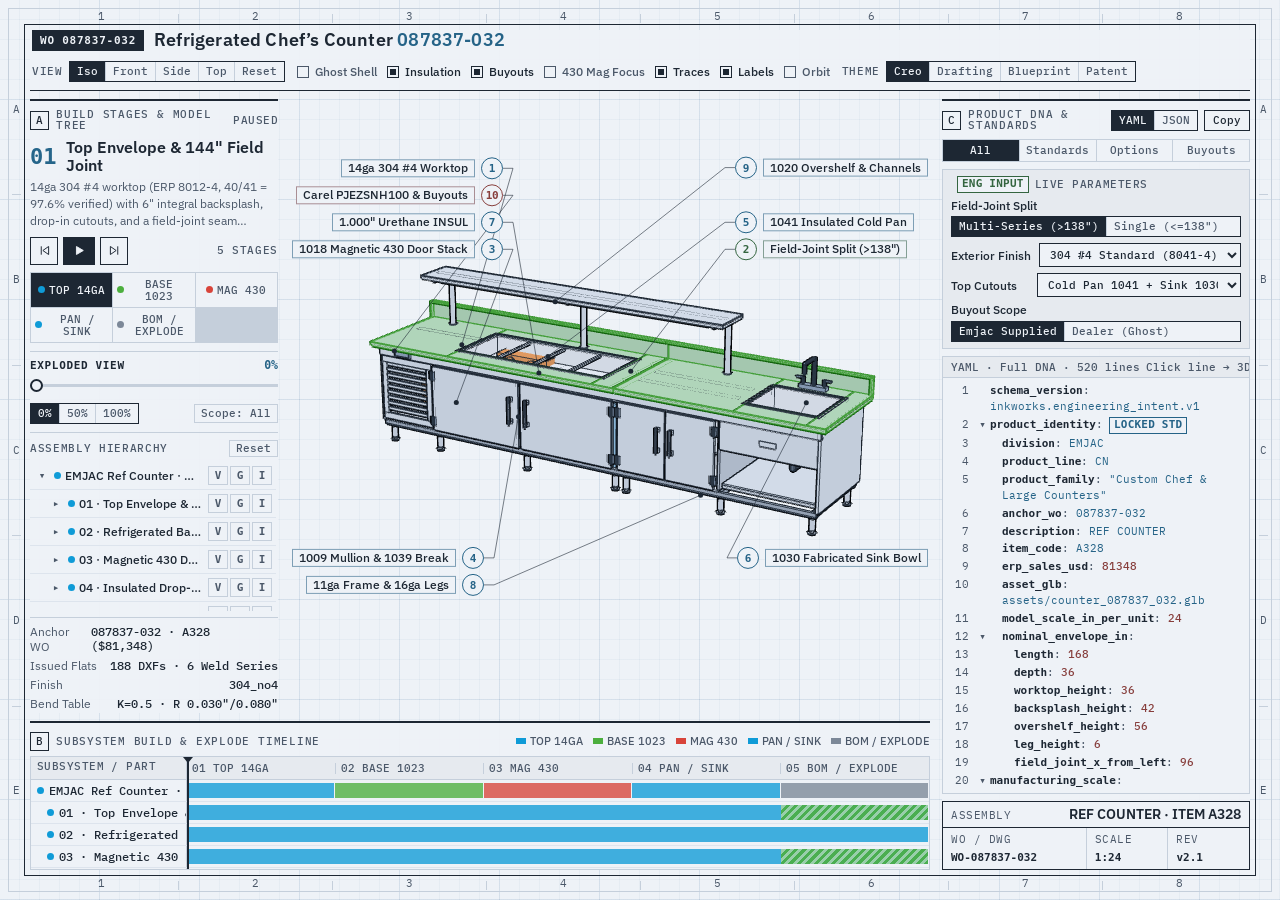
==== commit c888796a: "Merge d2dc0d2ae3bec5e0b0ec9c7d6d4daf63d7d36860 into 8610374042070862b8fc9da492e57e3ac305e51b" ====
--- a/skills/inkworks/kit/index.html
+++ b/skills/inkworks/kit/index.html
@@ -15,7 +15,7 @@
 <!-- data-assembly: a file in js/assemblies/ (override with ?a= or ?m=).
      data-layout: sheet | figure (override with ?layout=).
      data-theme: creo | drafting | blueprint | patent | project (override with ?theme=). -->
-<body data-assembly="starter" data-theme="creo" data-layout="sheet">
+<body data-assembly="counter_087837" data-theme="creo" data-layout="sheet">
   <noscript><p class="nojs">This engineering workbench requires JavaScript to render the 3D assembly.</p></noscript>
   <script type="module" src="js/main.js"></script>
 </body>
